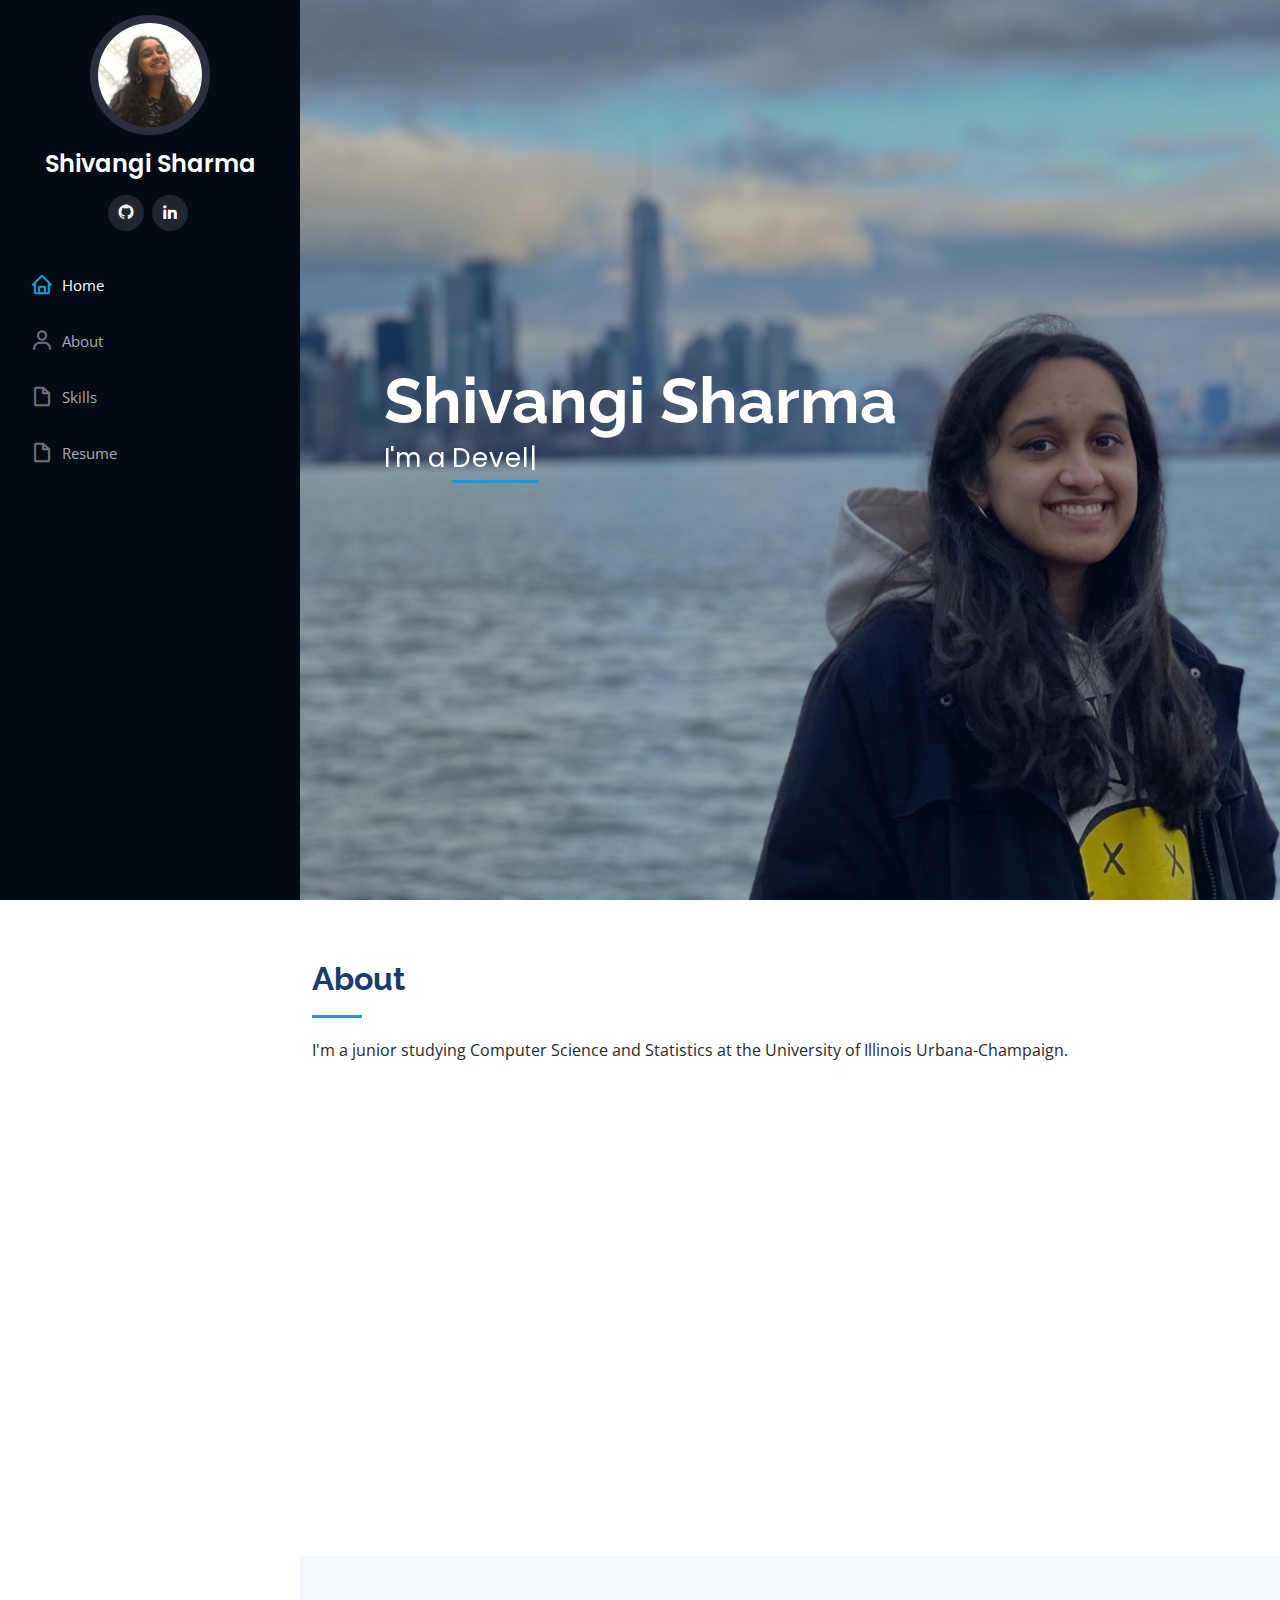
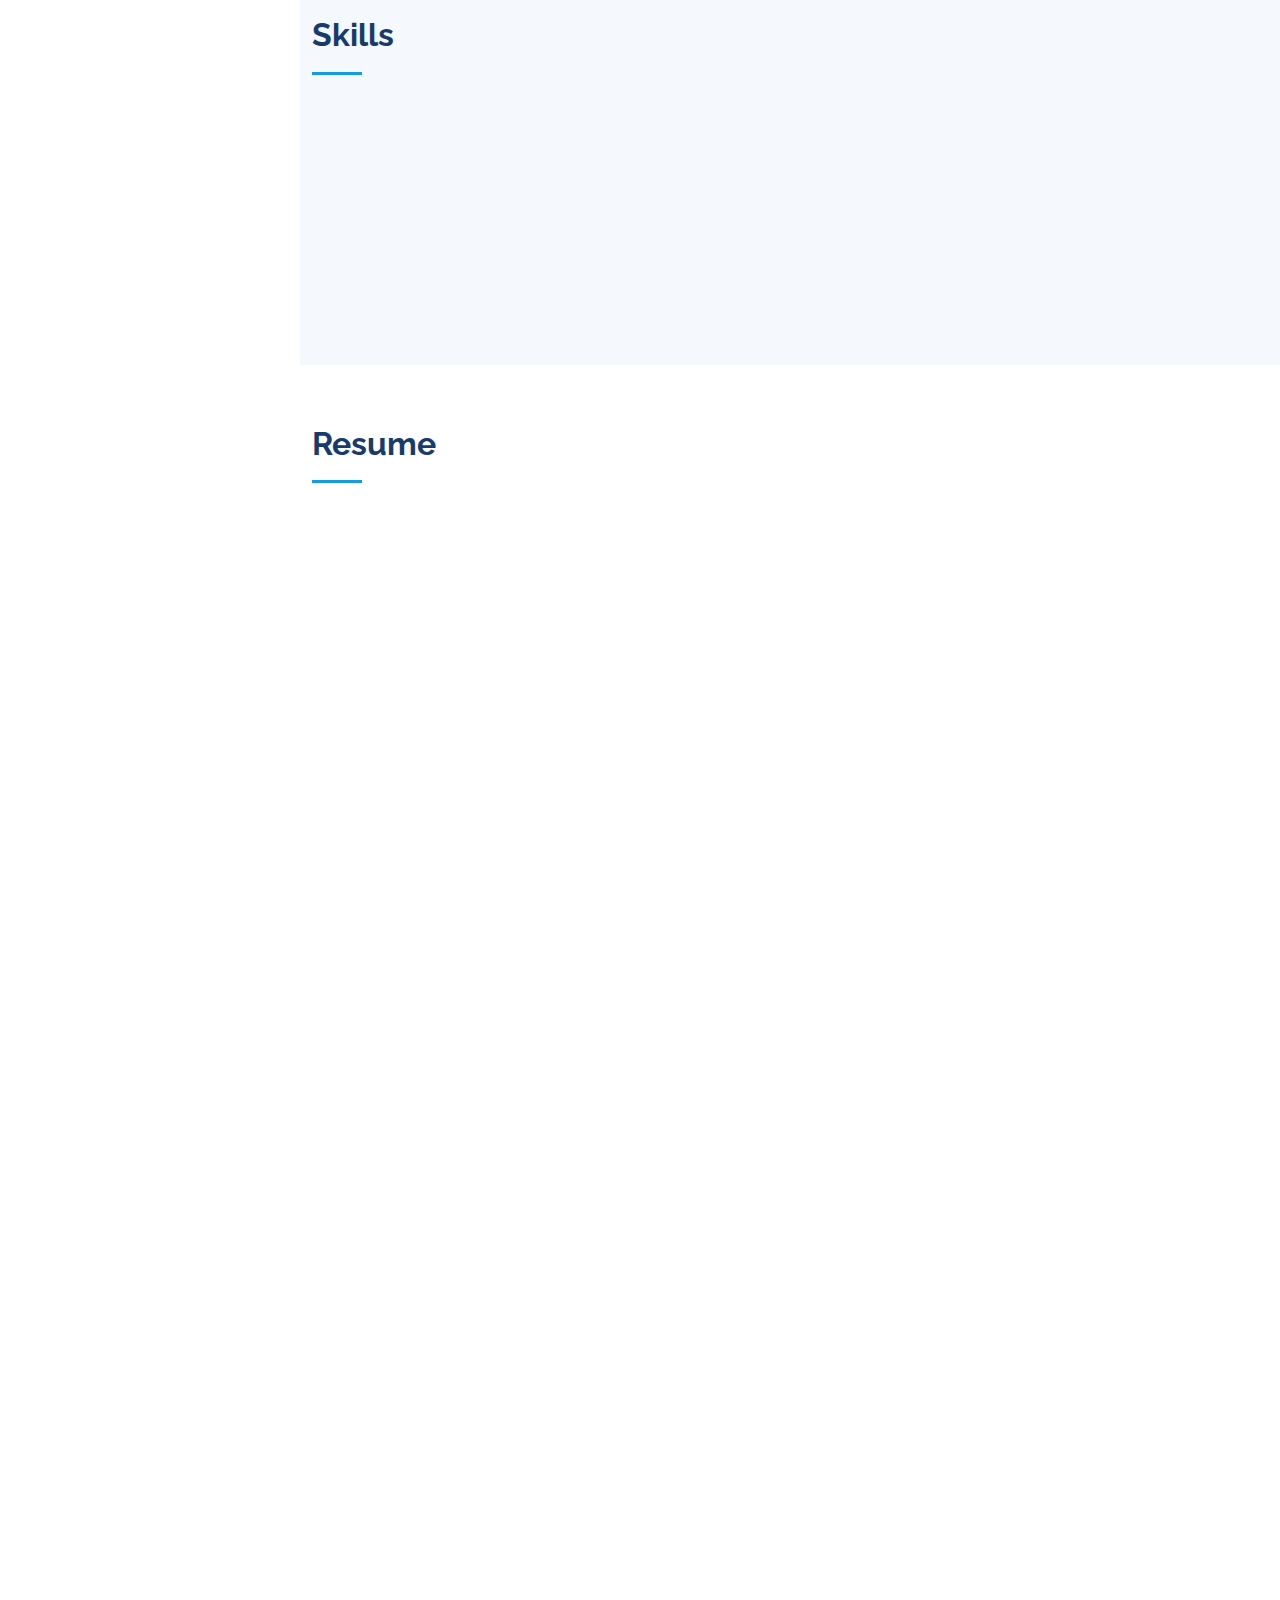
==== index.html @ 9f66e8ec "add all portfolio files" ====
<!DOCTYPE html>
<html lang="en">

<head>
  <meta charset="utf-8">
  <meta content="width=device-width, initial-scale=1.0" name="viewport">

  <title>Shivangi Sharma</title>
  <meta content="" name="description">
  <meta content="" name="keywords">

  <!-- Favicons -->
  <link href="assets/img/favicon.png" rel="icon">
  <link href="assets/img/apple-touch-icon.png" rel="apple-touch-icon">

  <!-- Google Fonts -->
  <link href="https://fonts.googleapis.com/css?family=Open+Sans:300,300i,400,400i,600,600i,700,700i|Raleway:300,300i,400,400i,500,500i,600,600i,700,700i|Poppins:300,300i,400,400i,500,500i,600,600i,700,700i" rel="stylesheet">

  <!-- Vendor CSS Files -->
  <link href="assets/vendor/aos/aos.css" rel="stylesheet">
  <link href="assets/vendor/bootstrap/css/bootstrap.min.css" rel="stylesheet">
  <link href="assets/vendor/bootstrap-icons/bootstrap-icons.css" rel="stylesheet">
  <link href="assets/vendor/boxicons/css/boxicons.min.css" rel="stylesheet">
  <link href="assets/vendor/glightbox/css/glightbox.min.css" rel="stylesheet">
  <link href="assets/vendor/swiper/swiper-bundle.min.css" rel="stylesheet">

  <!-- Template Main CSS File -->
  <link href="assets/css/style.css" rel="stylesheet">

  <!-- =======================================================
  * Template Name: iPortfolio - v3.1.0
  * Template URL: https://bootstrapmade.com/iportfolio-bootstrap-portfolio-websites-template/
  * Author: BootstrapMade.com
  * License: https://bootstrapmade.com/license/
  ======================================================== -->
</head>

<body>

  <!-- ======= Mobile nav toggle button ======= -->
  <i class="bi bi-list mobile-nav-toggle d-xl-none"></i>

  <!-- ======= Header ======= -->
  <header id="header">
    <div class="d-flex flex-column">

      <div class="profile">
        <img src="images/small_img.jpg" alt="" class="img-fluid rounded-circle">
        <h1 class="text-light"><a href="index.html">Shivangi Sharma</a></h1>
        <div class="social-links mt-3 text-center">
          <!-- <a href="#" class="twitter"><i class="bx bxl-twitter"></i></a> -->
          <!-- <a href="#" class="github"><i class="bx git"></i></a> -->
          <!-- <a href="#" class="instagram"><i class="bx bxl-instagram"></i></a> -->
          <a href="https://github.com/shivishivangi" class="github"><i class="bx bxl-github"></i></a>
          <a href="https://www.linkedin.com/in/shivangi-/" class="linkedin"><i class="bx bxl-linkedin"></i></a>
        </div>
      </div>

      <nav id="navbar" class="nav-menu navbar">
        <ul>
          <li><a href="#hero" class="nav-link scrollto active"><i class="bx bx-home"></i> <span>Home</span></a></li>
          <li><a href="#about" class="nav-link scrollto"><i class="bx bx-user"></i> <span>About</span></a></li>
          <li><a href="#skills" class="nav-link scrollto"><i class="bx bx-file-blank"></i> <span>Skills</span></a></li>
          <li><a href="#resume" class="nav-link scrollto"><i class="bx bx-file-blank"></i> <span>Resume</span></a></li>
          <!-- <li><a href="#projects" class="nav-link scrollto"><i class="bx bx-file-blank"></i> <span>Projects</span></a></li> -->
          <!-- <li><a href="#portfolio" class="nav-link scrollto"><i class="bx bx-book-content"></i> <span>Portfolio</span></a></li> -->
          <!-- <li><a href="#services" class="nav-link scrollto"><i class="bx bx-server"></i> <span>Services</span></a></li> -->
          <!-- <li><a href="#contact" class="nav-link scrollto"><i class="bx bx-envelope"></i> <span>Contact</span></a></li> -->
        </ul>
      </nav><!-- .nav-menu -->
    </div>
  </header><!-- End Header -->

  <!-- ======= Hero Section ======= -->
  <!-- space-evenly -->
  <section id="hero" class="d-flex flex-column justify-content-center align-items-center">
    <div class="hero-container" data-aos="fade-in">
      <h1>Shivangi Sharma</h1>
      <p>I'm a <span class="typed" data-typed-items="Developer, Researcher, Designer"></span></p>
    </div>
  </section><!-- End Hero -->

  <main id="main">

    <!-- ======= About Section ======= -->
    <section id="about" class="about">
      <div class="container">

        <div class="section-title">
          <h2>About</h2>
          <p>I'm a junior studying Computer Science and Statistics at the University of Illinois Urbana-Champaign. </p>
        </div>

        <div class="row">
          <div class="col-lg-4" data-aos="fade-right">
            <img src="images/nyc_bull.JPG" class="img-fluid" alt="">
          </div>
          <div class="col-lg-8 pt-4 pt-lg-0 content" data-aos="fade-left">
            <!-- <h3>Software Engineer &amp; Web Developer.</h3> -->
            <h3>Aspiring Software Engineer</h3>
            <p class="fst-italic">
              Looking for a software engineer intern position to demonstrate my knowledge and learn more through hands on experience.
            </p>
            <div class="row">
              <div class="col-lg-6">
                <ul>
                  <li><i class="bi bi-chevron-right"></i> <strong>Birthday:</strong> <span>28 March 2001</span></li>
                  <!-- <li><i class="bi bi-chevron-right"></i> <strong>Github:</strong> <span>https://github.com/shivishivangi</span></li> -->
                  <li><i class="bi bi-chevron-right"></i> <strong>Phone:</strong> <span>+1 510 579 3982</span></li>
                  <li><i class="bi bi-chevron-right"></i> <strong>City:</strong> <span>Fremont, CA, USA</span></li>
                </ul>
              </div>
              <div class="col-lg-6">
                <ul>
                  <li><i class="bi bi-chevron-right"></i> <strong>Age:</strong> <span>20</span></li>
                  <li><i class="bi bi-chevron-right"></i> <strong>Degree:</strong> <span>Bachelor of Science in Computer Science & Statistics</span></li>
                  <li><i class="bi bi-chevron-right"></i> <strong>Email:</strong> <span>shivangi.sharma9536@gmail.com</span></li>
                  <!-- <li><i class="bi bi-chevron-right"></i> <strong>Freelance:</strong> <span>Available</span></li> -->
                </ul>
              </div>
            </div>
            <!-- <p>
              Officiis eligendi itaque labore et dolorum mollitia officiis optio vero. Quisquam sunt adipisci omnis et ut. Nulla accusantium dolor incidunt officia tempore. Et eius omnis.
              Cupiditate ut dicta maxime officiis quidem quia. Sed et consectetur qui quia repellendus itaque neque. Aliquid amet quidem ut quaerat cupiditate. Ab et eum qui repellendus omnis culpa magni laudantium dolores.
            </p> -->
          </div>
        </div>

      </div>
    </section><!-- End About Section -->

    <!-- ======= Facts Section ======= -->
    <!-- <section id="facts" class="facts">
      <div class="container">

        <div class="section-title">
          <h2>Facts</h2>
          <p>Magnam dolores commodi suscipit. Necessitatibus eius consequatur ex aliquid fuga eum quidem. Sit sint consectetur velit. Quisquam quos quisquam cupiditate. Et nemo qui impedit suscipit alias ea. Quia fugiat sit in iste officiis commodi quidem hic quas.</p>
        </div>

        <div class="row no-gutters">

          <div class="col-lg-3 col-md-6 d-md-flex align-items-md-stretch" data-aos="fade-up">
            <div class="count-box">
              <i class="bi bi-emoji-smile"></i>
              <span data-purecounter-start="0" data-purecounter-end="232" data-purecounter-duration="1" class="purecounter"></span>
              <p><strong>Happy Clients</strong> consequuntur quae</p>
            </div>
          </div>

          <div class="col-lg-3 col-md-6 d-md-flex align-items-md-stretch" data-aos="fade-up" data-aos-delay="100">
            <div class="count-box">
              <i class="bi bi-journal-richtext"></i>
              <span data-purecounter-start="0" data-purecounter-end="521" data-purecounter-duration="1" class="purecounter"></span>
              <p><strong>Projects</strong> adipisci atque cum quia aut</p>
            </div>
          </div>

          <div class="col-lg-3 col-md-6 d-md-flex align-items-md-stretch" data-aos="fade-up" data-aos-delay="200">
            <div class="count-box">
              <i class="bi bi-headset"></i>
              <span data-purecounter-start="0" data-purecounter-end="1453" data-purecounter-duration="1" class="purecounter"></span>
              <p><strong>Hours Of Support</strong> aut commodi quaerat</p>
            </div>
          </div>

          <div class="col-lg-3 col-md-6 d-md-flex align-items-md-stretch" data-aos="fade-up" data-aos-delay="300">
            <div class="count-box">
              <i class="bi bi-people"></i>
              <span data-purecounter-start="0" data-purecounter-end="32" data-purecounter-duration="1" class="purecounter"></span>
              <p><strong>Hard Workers</strong> rerum asperiores dolor</p>
            </div>
          </div>

        </div>

      </div> -->
    <!-- </section>End Facts Section -->

    <!-- ======= Skills Section ======= -->
    <section id="skills" class="skills section-bg">
      <div class="container">

        <div class="section-title">
          <h2>Skills</h2>
          <!-- <p>Magnam dolores commodi suscipit. Necessitatibus eius consequatur ex aliquid fuga eum quidem. Sit sint consectetur velit. Quisquam quos quisquam cupiditate. Et nemo qui impedit suscipit alias ea. Quia fugiat sit in iste officiis commodi quidem hic quas.</p> -->
        </div>

        <div class="row skills-content">

          <div class="col-lg-6" data-aos="fade-up">

            <div class="progress">
              <span class="skill">Python <i class="val">90%</i></span>
              <div class="progress-bar-wrap">
                <div class="progress-bar" role="progressbar" aria-valuenow="90" aria-valuemin="0" aria-valuemax="100"></div>
              </div>
            </div>

            <div class="progress">
              <span class="skill">C++ <i class="val">90%</i></span>
              <div class="progress-bar-wrap">
                <div class="progress-bar" role="progressbar" aria-valuenow="90" aria-valuemin="0" aria-valuemax="100"></div>
              </div>
            </div>

            <div class="progress">
              <span class="skill">Java <i class="val">80%</i></span>
              <div class="progress-bar-wrap">
                <div class="progress-bar" role="progressbar" aria-valuenow="80" aria-valuemin="0" aria-valuemax="100"></div>
              </div>
            </div>

          </div>

          <div class="col-lg-6" data-aos="fade-up" data-aos-delay="100">

            <div class="progress">
              <span class="skill">R <i class="val">70%</i></span>
              <div class="progress-bar-wrap">
                <div class="progress-bar" role="progressbar" aria-valuenow="70" aria-valuemin="0" aria-valuemax="100"></div>
              </div>
            </div>

            <div class="progress">
              <span class="skill">HTML <i class="val">70%</i></span>
              <div class="progress-bar-wrap">
                <div class="progress-bar" role="progressbar" aria-valuenow="70" aria-valuemin="0" aria-valuemax="100"></div>
              </div>
            </div>

            <div class="progress">
              <span class="skill">Photoshop <i class="val">80%</i></span>
              <div class="progress-bar-wrap">
                <div class="progress-bar" role="progressbar" aria-valuenow="80" aria-valuemin="0" aria-valuemax="100"></div>
              </div>
            </div>

          </div>

        </div>

      </div>
    </section><!-- End Skills Section -->

    <!-- ======= Resume Section ======= -->
    <section id="resume" class="resume">
      <div class="container">

        <div class="section-title">
          <h2>Resume</h2>
          <!-- <p>Magnam dolores commodi suscipit. Necessitatibus eius consequatur ex aliquid fuga eum quidem. Sit sint consectetur velit. Quisquam quos quisquam cupiditate. Et nemo qui impedit suscipit alias ea. Quia fugiat sit in iste officiis commodi quidem hic quas.</p> -->
        </div>

        <div class="row">
          <div class="col-lg-6" data-aos="fade-up">
            <h3 class="resume-title">Summary</h3>
            <div class="resume-item pb-0">
              <h4>Shivangi Sharma</h4>
              <!-- <p><em>Innovative and deadline-driven Graphic Designer with 3+ years of experience designing and developing user-centered digital/print marketing material from initial concept to final, polished deliverable.</em></p> -->
              <ul>
                <li>3742 Haven Ave, Fremont, CA 94538</li>
                <li>(510) 579-3982</li>
                <li>shivangi.sharma9536@gmail.com</li>
              </ul>
            </div>

            <h3 class="resume-title">Education</h3>
            <div class="resume-item">
              <h4>Bachelor of Science in Computer Science &amp; Statistics</h4>
              <h5>August 2019 – May 2022</h5>
              <p><em>University of Illinois at Urbana-Champaign</em></p>
              <p> <strong> Relevant Courses </strong></p>
              <div class="row">
                <div class="col-lg-6">
                  <ul>
                    <li>Data Structures </li>
                    <li>Discrete Structures</li>
                    <li>Object-Oriented Programming Methodologies in Python</li>
                    <li>Software Development with Java</li>
                    <li>Microeconomic Principles</li>
                    <li>Ethics</li>
                    
                  </ul>
                </div>
                <div class="col-lg-6">
                  <ul>
                    <li>Database Systems </li> 
                    <li>Computer Architecture</li>
                    <li>Methods of Applied Statistics with R</li>
                    <li>Economic Statistics</li> 
                    <li>Business Law</li>
                    
                  </ul>
                </div>
              </div>
            </div>
            <h3 class="resume-title">Projects</h3>
            <div class="resume-item">
              <!-- <h4>Projects</h4> -->
              <!-- <p></p> -->
              <h4>UIUC Course Web Application <a href="https://github.com/daviskeene/the-sql" class="github"><i class="bx bxl-github"></i></a> </h4>
              <!-- <ul> -->
                <li>Creating a new course platform for CS 411 using SQL, GCP, Python, and modern web application stack</li>
                <li>Analyzing and reporting course and student progress using advanced queries and indexing</li>
              <!-- </ul> -->

              <p></p>
              <h4>Flight Planner <a href="https://github.com/shivishivangi/Flight_Planner" class="github"><i class="bx bxl-github"></i></a> </h4>
              <li>Designed a C++ application that graphs the shortest path between two airports using flight route databases</li>
              <!-- <li style="margin-left: 20px"> </li> -->

              <p></p>
              <h4>Image Language Translator <a href="https://github.com/shivishivangi/Image_Translator_App" class="github"><i class="bx bxl-github"></i></a> </h4>
              <li>Programmed an app to translate text from images into different languages using APIs, Java, and Android Studio</li>
              <!-- <li style="margin-left: 20px"> </li> -->

              <p></p>
              <h4>Conway’s Game of Life <a href="https://github.com/shivishivangi/musical_game_of_life" class="github"><i class="bx bxl-github"></i></a> </h4>
              <li>Developed a Python implementation which accepts user inputted seeds and creates a unique song and visual animation of Conway’s Game of Life using Pygame’s visual and sound libraries</li>
              <!-- <li style="margin-left: 20px"> </li> -->

              <p></p>
              <h4>Twitter Bot <a href="https://github.com/shivishivangi/motivational-twitter-bot" class="github"><i class="bx bxl-github"></i></a> </h4>
              <li>Worked with Python, Tweepy, and Twitter API to implement a twitter bot that periodically tweets randomized motivational quotes obtained by web scraping various website</li>
              <!-- <li style="margin-left: 20px"> </li> -->              
              
            </div>
          </div>
          <div class="col-lg-6" data-aos="fade-up" data-aos-delay="100">
            <h3 class="resume-title">Work &amp; Experience</h3>
            <div class="resume-item">
              <h4>Research Assistant</h4>
              <h5>Feb 2021 – Present</h5>
              <p><em>Computer Science Department at University of Illinois Urbana-Champaign</em></p>
              <ul>
                <li>Developing an interactive social network visualization tool using xml datasets from DBLP database</li>
                <li>Constructing an xml parser in Python to efficiently parse through 5.4 million entries and obtain clean data to represent the relationship between authors on DBLP </li>
              </ul>
            </div>
            <div class="resume-item">
              <h4>Research Assistant</h4>
              <h5>Oct 2020 – Dec 2020</h5>
              <p><em>University of Illinois Urbana-Champaign</em></p>
              <ul>
                <li>Developed a crop modelling algorithm with R, Python, and Docker to automatically download and pre-process satellite images to predict effect of weather and other factors on crop growth</li>
                <li>Decreased time required for processing satellite images from Google Earth Engine by 30%</li>
              </ul>
            </div>
            <div class="resume-item">
              <h4>Engineering Intern</h4>
              <h5>June 2020 – Aug 2020</h5>
              <p><em>Sanmina Corporation, San Jose, CA</em></p>
              <ul>
                <li>Designed and executed process of PCBA manufacturing alongside New Product Introduction engineering team</li>
                <li>Optimized company’s use of Oracle Agile PLM cutting down data entry time by 40%</li>
              </ul>
            </div>
            <div class="resume-item">
              <h4>Office Assistant</h4>
              <h5>Oct 2019 – Jan 2021</h5>
              <p><em>Sponsored Programs Administration at University of Illinois Urbana-Champaign</em></p>
              <ul>
                <li>Assisted Processing and Records Management team with data entry, report resolution and related duties</li>
                <li>Strengthened data integrity within research enterprise at Illinois and secured about 200 sponsor contracts</li>
              </ul>
            </div>

            <div class="resume-item">
              <h4>Chief Marketing Officer</h4>
              <h5>May 2018 – July 2019</h5>
              <p><em>CodingForAll</em></p>
              <ul>
                <li>Designed and launched new website maximizing outreach for nonprofit as Web Designer</li>
                <li>Established two new partner locations and implemented coding classes for 50+ underprivileged students</li>
                <li>Maintained online presence, implemented marketing initiatives, and created Java and Python curriculum</li>
              </ul>
            </div>

            <div class="resume-item">
              <h4>Intern</h4>
              <h5>Mar 2017 – Jan 2019</h5>
              <p><em>Agents of Change</em></p>
              <ul>
                <li>Appointed by US Representative Ro Khanna to lead a committee of 50+ students as STEM Committee Communications Captain</li>
                <li>Organized a ‘STEM for All’ Symposium with 150+ attendees to encourage inclusion of minorities in STEM</li>
                <li>Volunteered 250+ hours with Partners including: Our City Forest, Sacred Heart, Second Harvest Food Bank, etc.</li>
              </ul>
            </div>

          </div>
        </div>

      </div>
    </section><!-- End Resume Section -->

    <!-- ======= Portfolio Section MIGHT USE THIS FOR PHOTOGRAPHY GALLERY ======= -->
    <!-- <section id="portfolio" class="portfolio section-bg">
      <div class="container">

        <div class="section-title">
          <h2>Portfolio</h2>
          <p>Magnam dolores commodi suscipit. Necessitatibus eius consequatur ex aliquid fuga eum quidem. Sit sint consectetur velit. Quisquam quos quisquam cupiditate. Et nemo qui impedit suscipit alias ea. Quia fugiat sit in iste officiis commodi quidem hic quas.</p>
        </div>

        <div class="row" data-aos="fade-up">
          <div class="col-lg-12 d-flex justify-content-center">
            <ul id="portfolio-flters">
              <li data-filter="*" class="filter-active">All</li>
              <li data-filter=".filter-app">App</li>
              <li data-filter=".filter-card">Card</li>
              <li data-filter=".filter-web">Web</li>
            </ul>
          </div>
        </div>

        <div class="row portfolio-container" data-aos="fade-up" data-aos-delay="100">

          <div class="col-lg-4 col-md-6 portfolio-item filter-app">
            <div class="portfolio-wrap">
              <img src="assets/img/portfolio/portfolio-1.jpg" class="img-fluid" alt="">
              <div class="portfolio-links">
                <a href="assets/img/portfolio/portfolio-1.jpg" data-gallery="portfolioGallery" class="portfolio-lightbox" title="App 1"><i class="bx bx-plus"></i></a>
                <a href="portfolio-details.html" title="More Details"><i class="bx bx-link"></i></a>
              </div>
            </div>
          </div>

          <div class="col-lg-4 col-md-6 portfolio-item filter-web">
            <div class="portfolio-wrap">
              <img src="assets/img/portfolio/portfolio-2.jpg" class="img-fluid" alt="">
              <div class="portfolio-links">
                <a href="assets/img/portfolio/portfolio-2.jpg" data-gallery="portfolioGallery" class="portfolio-lightbox" title="Web 3"><i class="bx bx-plus"></i></a>
                <a href="portfolio-details.html" title="More Details"><i class="bx bx-link"></i></a>
              </div>
            </div>
          </div>

          <div class="col-lg-4 col-md-6 portfolio-item filter-app">
            <div class="portfolio-wrap">
              <img src="assets/img/portfolio/portfolio-3.jpg" class="img-fluid" alt="">
              <div class="portfolio-links">
                <a href="assets/img/portfolio/portfolio-3.jpg" data-gallery="portfolioGallery" class="portfolio-lightbox" title="App 2"><i class="bx bx-plus"></i></a>
                <a href="portfolio-details.html" title="More Details"><i class="bx bx-link"></i></a>
              </div>
            </div>
          </div>

          <div class="col-lg-4 col-md-6 portfolio-item filter-card">
            <div class="portfolio-wrap">
              <img src="assets/img/portfolio/portfolio-4.jpg" class="img-fluid" alt="">
              <div class="portfolio-links">
                <a href="assets/img/portfolio/portfolio-4.jpg" data-gallery="portfolioGallery" class="portfolio-lightbox" title="Card 2"><i class="bx bx-plus"></i></a>
                <a href="portfolio-details.html" title="More Details"><i class="bx bx-link"></i></a>
              </div>
            </div>
          </div>

          <div class="col-lg-4 col-md-6 portfolio-item filter-web">
            <div class="portfolio-wrap">
              <img src="assets/img/portfolio/portfolio-5.jpg" class="img-fluid" alt="">
              <div class="portfolio-links">
                <a href="assets/img/portfolio/portfolio-5.jpg" data-gallery="portfolioGallery" class="portfolio-lightbox" title="Web 2"><i class="bx bx-plus"></i></a>
                <a href="portfolio-details.html" title="More Details"><i class="bx bx-link"></i></a>
              </div>
            </div>
          </div>

          <div class="col-lg-4 col-md-6 portfolio-item filter-app">
            <div class="portfolio-wrap">
              <img src="assets/img/portfolio/portfolio-6.jpg" class="img-fluid" alt="">
              <div class="portfolio-links">
                <a href="assets/img/portfolio/portfolio-6.jpg" data-gallery="portfolioGallery" class="portfolio-lightbox" title="App 3"><i class="bx bx-plus"></i></a>
                <a href="portfolio-details.html" title="More Details"><i class="bx bx-link"></i></a>
              </div>
            </div>
          </div>

          <div class="col-lg-4 col-md-6 portfolio-item filter-card">
            <div class="portfolio-wrap">
              <img src="assets/img/portfolio/portfolio-7.jpg" class="img-fluid" alt="">
              <div class="portfolio-links">
                <a href="assets/img/portfolio/portfolio-7.jpg" data-gallery="portfolioGallery" class="portfolio-lightbox" title="Card 1"><i class="bx bx-plus"></i></a>
                <a href="portfolio-details.html" title="More Details"><i class="bx bx-link"></i></a>
              </div>
            </div>
          </div>

          <div class="col-lg-4 col-md-6 portfolio-item filter-card">
            <div class="portfolio-wrap">
              <img src="assets/img/portfolio/portfolio-8.jpg" class="img-fluid" alt="">
              <div class="portfolio-links">
                <a href="assets/img/portfolio/portfolio-8.jpg" data-gallery="portfolioGallery" class="portfolio-lightbox" title="Card 3"><i class="bx bx-plus"></i></a>
                <a href="portfolio-details.html" title="More Details"><i class="bx bx-link"></i></a>
              </div>
            </div>
          </div>

          <div class="col-lg-4 col-md-6 portfolio-item filter-web">
            <div class="portfolio-wrap">
              <img src="assets/img/portfolio/portfolio-9.jpg" class="img-fluid" alt="">
              <div class="portfolio-links">
                <a href="assets/img/portfolio/portfolio-9.jpg" data-gallery="portfolioGallery" class="portfolio-lightbox" title="Web 3"><i class="bx bx-plus"></i></a>
                <a href="portfolio-details.html" title="More Details"><i class="bx bx-link"></i></a>
              </div>
            </div>
          </div>

        </div>

      </div>
    </section> -->
    <!-- End Portfolio Section -->

    <!-- ======= Services Section MIGHT USE THIS FOR PROJECTS LATER ======= -->
    <!-- <section id="services" class="services">
      <div class="container">

        <div class="section-title">
          <h2>Services</h2>
          <p>Magnam dolores commodi suscipit. Necessitatibus eius consequatur ex aliquid fuga eum quidem. Sit sint consectetur velit. Quisquam quos quisquam cupiditate. Et nemo qui impedit suscipit alias ea. Quia fugiat sit in iste officiis commodi quidem hic quas.</p>
        </div>

        <div class="row">
          <div class="col-lg-4 col-md-6 icon-box" data-aos="fade-up">
            <div class="icon"><i class="bi bi-briefcase"></i></div>
            <h4 class="title"><a href="">Lorem Ipsum</a></h4>
            <p class="description">Voluptatum deleniti atque corrupti quos dolores et quas molestias excepturi sint occaecati cupiditate non provident</p>
          </div>
          <div class="col-lg-4 col-md-6 icon-box" data-aos="fade-up" data-aos-delay="100">
            <div class="icon"><i class="bi bi-card-checklist"></i></div>
            <h4 class="title"><a href="">Dolor Sitema</a></h4>
            <p class="description">Minim veniam, quis nostrud exercitation ullamco laboris nisi ut aliquip ex ea commodo consequat tarad limino ata</p>
          </div>
          <div class="col-lg-4 col-md-6 icon-box" data-aos="fade-up" data-aos-delay="200">
            <div class="icon"><i class="bi bi-bar-chart"></i></div>
            <h4 class="title"><a href="">Sed ut perspiciatis</a></h4>
            <p class="description">Duis aute irure dolor in reprehenderit in voluptate velit esse cillum dolore eu fugiat nulla pariatur</p>
          </div>
          <div class="col-lg-4 col-md-6 icon-box" data-aos="fade-up" data-aos-delay="300">
            <div class="icon"><i class="bi bi-binoculars"></i></div>
            <h4 class="title"><a href="">Magni Dolores</a></h4>
            <p class="description">Excepteur sint occaecat cupidatat non proident, sunt in culpa qui officia deserunt mollit anim id est laborum</p>
          </div>
          <div class="col-lg-4 col-md-6 icon-box" data-aos="fade-up" data-aos-delay="400">
            <div class="icon"><i class="bi bi-brightness-high"></i></div>
            <h4 class="title"><a href="">Nemo Enim</a></h4>
            <p class="description">At vero eos et accusamus et iusto odio dignissimos ducimus qui blanditiis praesentium voluptatum deleniti atque</p>
          </div>
          <div class="col-lg-4 col-md-6 icon-box" data-aos="fade-up" data-aos-delay="500">
            <div class="icon"><i class="bi bi-calendar4-week"></i></div>
            <h4 class="title"><a href="">Eiusmod Tempor</a></h4>
            <p class="description">Et harum quidem rerum facilis est et expedita distinctio. Nam libero tempore, cum soluta nobis est eligendi</p>
          </div>
        </div>

      </div>
    </section> -->
    <!-- End Services Section -->

    <!-- ======= Testimonials Section ======= -->
    <!-- <section id="testimonials" class="testimonials section-bg">
      <div class="container">

        <div class="section-title">
          <h2>Testimonials</h2>
          <p>Magnam dolores commodi suscipit. Necessitatibus eius consequatur ex aliquid fuga eum quidem. Sit sint consectetur velit. Quisquam quos quisquam cupiditate. Et nemo qui impedit suscipit alias ea. Quia fugiat sit in iste officiis commodi quidem hic quas.</p>
        </div>

        <div class="testimonials-slider swiper-container" data-aos="fade-up" data-aos-delay="100">
          <div class="swiper-wrapper">

            <div class="swiper-slide">
              <div class="testimonial-item" data-aos="fade-up">
                <p>
                  <i class="bx bxs-quote-alt-left quote-icon-left"></i>
                  Proin iaculis purus consequat sem cure digni ssim donec porttitora entum suscipit rhoncus. Accusantium quam, ultricies eget id, aliquam eget nibh et. Maecen aliquam, risus at semper.
                  <i class="bx bxs-quote-alt-right quote-icon-right"></i>
                </p>
                <img src="assets/img/testimonials/testimonials-1.jpg" class="testimonial-img" alt="">
                <h3>Saul Goodman</h3>
                <h4>Ceo &amp; Founder</h4>
              </div>
            </div> -->
            <!-- End testimonial item -->
<!-- 
            <div class="swiper-slide">
              <div class="testimonial-item" data-aos="fade-up" data-aos-delay="100">
                <p>
                  <i class="bx bxs-quote-alt-left quote-icon-left"></i>
                  Export tempor illum tamen malis malis eram quae irure esse labore quem cillum quid cillum eram malis quorum velit fore eram velit sunt aliqua noster fugiat irure amet legam anim culpa.
                  <i class="bx bxs-quote-alt-right quote-icon-right"></i>
                </p>
                <img src="assets/img/testimonials/testimonials-2.jpg" class="testimonial-img" alt="">
                <h3>Sara Wilsson</h3>
                <h4>Designer</h4>
              </div>
            </div> -->
            <!-- End testimonial item -->

            <!-- <div class="swiper-slide">
              <div class="testimonial-item" data-aos="fade-up" data-aos-delay="200">
                <p>
                  <i class="bx bxs-quote-alt-left quote-icon-left"></i>
                  Enim nisi quem export duis labore cillum quae magna enim sint quorum nulla quem veniam duis minim tempor labore quem eram duis noster aute amet eram fore quis sint minim.
                  <i class="bx bxs-quote-alt-right quote-icon-right"></i>
                </p>
                <img src="assets/img/testimonials/testimonials-3.jpg" class="testimonial-img" alt="">
                <h3>Jena Karlis</h3>
                <h4>Store Owner</h4>
              </div>
            </div> -->
            <!-- End testimonial item -->

            <!-- <div class="swiper-slide">
              <div class="testimonial-item" data-aos="fade-up" data-aos-delay="300">
                <p>
                  <i class="bx bxs-quote-alt-left quote-icon-left"></i>
                  Fugiat enim eram quae cillum dolore dolor amet nulla culpa multos export minim fugiat minim velit minim dolor enim duis veniam ipsum anim magna sunt elit fore quem dolore labore illum veniam.
                  <i class="bx bxs-quote-alt-right quote-icon-right"></i>
                </p>
                <img src="assets/img/testimonials/testimonials-4.jpg" class="testimonial-img" alt="">
                <h3>Matt Brandon</h3>
                <h4>Freelancer</h4>
              </div>
            </div> -->
            <!-- End testimonial item -->

            <!-- <div class="swiper-slide">
              <div class="testimonial-item" data-aos="fade-up" data-aos-delay="400">
                <p>
                  <i class="bx bxs-quote-alt-left quote-icon-left"></i>
                  Quis quorum aliqua sint quem legam fore sunt eram irure aliqua veniam tempor noster veniam enim culpa labore duis sunt culpa nulla illum cillum fugiat legam esse veniam culpa fore nisi cillum quid.
                  <i class="bx bxs-quote-alt-right quote-icon-right"></i>
                </p>
                <img src="assets/img/testimonials/testimonials-5.jpg" class="testimonial-img" alt="">
                <h3>John Larson</h3>
                <h4>Entrepreneur</h4>
              </div>
            </div> -->
            <!-- End testimonial item -->

          <!-- </div>
          <div class="swiper-pagination"></div>
        </div>

      </div>
    </section> -->
    <!-- End Testimonials Section -->

    <!-- ======= Contact Section ======= -->
    <!-- <section id="contact" class="contact">
      <div class="container">

        <div class="section-title">
          <h2>Contact</h2>
          <p>Magnam dolores commodi suscipit. Necessitatibus eius consequatur ex aliquid fuga eum quidem. Sit sint consectetur velit. Quisquam quos quisquam cupiditate. Et nemo qui impedit suscipit alias ea. Quia fugiat sit in iste officiis commodi quidem hic quas.</p>
        </div>

        <div class="row" data-aos="fade-in">

          <div class="col-lg-5 d-flex align-items-stretch">
            <div class="info">
              <div class="address">
                <i class="bi bi-geo-alt"></i>
                <h4>Location:</h4>
                <p>A108 Adam Street, New York, NY 535022</p>
              </div>

              <div class="email">
                <i class="bi bi-envelope"></i>
                <h4>Email:</h4>
                <p>info@example.com</p>
              </div>

              <div class="phone">
                <i class="bi bi-phone"></i>
                <h4>Call:</h4>
                <p>+1 5589 55488 55s</p>
              </div>

              <iframe src="https://www.google.com/maps/embed?pb=!1m14!1m8!1m3!1d12097.433213460943!2d-74.0062269!3d40.7101282!3m2!1i1024!2i768!4f13.1!3m3!1m2!1s0x0%3A0xb89d1fe6bc499443!2sDowntown+Conference+Center!5e0!3m2!1smk!2sbg!4v1539943755621" frameborder="0" style="border:0; width: 100%; height: 290px;" allowfullscreen></iframe>
            </div>

          </div>

          <div class="col-lg-7 mt-5 mt-lg-0 d-flex align-items-stretch">
            <form action="forms/contact.php" method="post" role="form" class="php-email-form">
              <div class="row">
                <div class="form-group col-md-6">
                  <label for="name">Your Name</label>
                  <input type="text" name="name" class="form-control" id="name" required>
                </div>
                <div class="form-group col-md-6">
                  <label for="name">Your Email</label>
                  <input type="email" class="form-control" name="email" id="email" required>
                </div>
              </div>
              <div class="form-group">
                <label for="name">Subject</label>
                <input type="text" class="form-control" name="subject" id="subject" required>
              </div>
              <div class="form-group">
                <label for="name">Message</label>
                <textarea class="form-control" name="message" rows="10" required></textarea>
              </div>
              <div class="my-3">
                <div class="loading">Loading</div>
                <div class="error-message"></div>
                <div class="sent-message">Your message has been sent. Thank you!</div>
              </div>
              <div class="text-center"><button type="submit">Send Message</button></div>
            </form>
          </div>

        </div>

      </div>
    </section> -->
    <!-- End Contact Section -->

  </main><!-- End #main -->

  <!-- ======= Footer ======= -->
  <!-- <footer id="footer">
    <div class="container">
      <div class="copyright">
        &copy; Copyright <strong><span>iPortfolio</span></strong>
      </div>
      <div class="credits">
        All the links in the footer should remain intact. 
        You can delete the links only if you purchased the pro version.
        Licensing information: https://bootstrapmade.com/license/
        Purchase the pro version with working PHP/AJAX contact form: https://bootstrapmade.com/iportfolio-bootstrap-portfolio-websites-template/ 
        Designed by <a href="https://bootstrapmade.com/">BootstrapMade</a>
      </div>
    </div>
  </footer> -->
  <!-- End  Footer -->

  <a href="#" class="back-to-top d-flex align-items-center justify-content-center"><i class="bi bi-arrow-up-short"></i></a>

  <!-- Vendor JS Files -->
  <script src="assets/vendor/aos/aos.js"></script>
  <script src="assets/vendor/bootstrap/js/bootstrap.bundle.min.js"></script>
  <script src="assets/vendor/glightbox/js/glightbox.min.js"></script>
  <script src="assets/vendor/isotope-layout/isotope.pkgd.min.js"></script>
  <script src="assets/vendor/php-email-form/validate.js"></script>
  <script src="assets/vendor/purecounter/purecounter.js"></script>
  <script src="assets/vendor/swiper/swiper-bundle.min.js"></script>
  <script src="assets/vendor/typed.js/typed.min.js"></script>
  <script src="assets/vendor/waypoints/noframework.waypoints.js"></script>

  <!-- Template Main JS File -->
  <script src="assets/js/main.js"></script>

</body>

</html>
---- assets/css/style.css ----
/**
* Template Name: iPortfolio - v3.1.0
* Template URL: https://bootstrapmade.com/iportfolio-bootstrap-portfolio-websites-template/
* Author: BootstrapMade.com
* License: https://bootstrapmade.com/license/
*/

/*--------------------------------------------------------------
# General
--------------------------------------------------------------*/
body {
  font-family: "Open Sans", sans-serif;
  color: #272829;
}

a {
  color: #149ddd;
  text-decoration: none;
}

a:hover {
  color: #37b3ed;
  text-decoration: none;
}

h1, h2, h3, h4, h5, h6 {
  font-family: "Raleway", sans-serif;
}

/*--------------------------------------------------------------
# Back to top button
--------------------------------------------------------------*/
.back-to-top {
  position: fixed;
  visibility: hidden;
  opacity: 0;
  right: 15px;
  bottom: 15px;
  z-index: 996;
  background: #149ddd;
  width: 40px;
  height: 40px;
  border-radius: 50px;
  transition: all 0.4s;
}

.back-to-top i {
  font-size: 28px;
  color: #fff;
  line-height: 0;
}

.back-to-top:hover {
  background: #2eafec;
  color: #fff;
}

.back-to-top.active {
  visibility: visible;
  opacity: 1;
}

/*--------------------------------------------------------------
# Header
--------------------------------------------------------------*/
#header {
  position: fixed;
  top: 0;
  left: 0;
  bottom: 0;
  width: 300px;
  transition: all ease-in-out 0.5s;
  z-index: 9997;
  transition: all 0.5s;
  padding: 0 15px;
  background: #040b14;
  overflow-y: auto;
}

#header .profile img {
  margin: 15px auto;
  display: block;
  width: 120px;
  border: 8px solid #2c2f3f;
}

#header .profile h1 {
  font-size: 24px;
  margin: 0;
  padding: 0;
  font-weight: 600;
  -moz-text-align-last: center;
  text-align-last: center;
  font-family: "Poppins", sans-serif;
}

#header .profile h1 a, #header .profile h1 a:hover {
  color: #fff;
  text-decoration: none;
}

#header .profile .social-links a {
  font-size: 18px;
  display: inline-block;
  background: #212431;
  color: #fff;
  line-height: 1;
  padding: 8px 0;
  margin-right: 4px;
  border-radius: 50%;
  text-align: center;
  width: 36px;
  height: 36px;
  transition: 0.3s;
}

#header .profile .social-links a:hover {
  background: #149ddd;
  color: #fff;
  text-decoration: none;
}

#main {
  margin-left: 300px;
}

@media (max-width: 1199px) {
  #header {
    left: -300px;
  }
  #main {
    margin-left: 0;
  }
}

/*--------------------------------------------------------------
# Navigation Menu
--------------------------------------------------------------*/
/* Desktop Navigation */
.nav-menu {
  padding: 30px 0 0 0;
}

.nav-menu * {
  margin: 0;
  padding: 0;
  list-style: none;
}

.nav-menu > ul > li {
  position: relative;
  white-space: nowrap;
}

.nav-menu a {
  display: flex;
  align-items: center;
  color: #a8a9b4;
  padding: 12px 15px;
  margin-bottom: 8px;
  transition: 0.3s;
  font-size: 15px;
}

.nav-menu a i {
  font-size: 24px;
  padding-right: 8px;
  color: #6f7180;
}

.nav-menu a:hover, .nav-menu .active, .nav-menu li:hover > a {
  text-decoration: none;
  color: #fff;
}

.nav-menu a:hover i, .nav-menu .active i, .nav-menu li:hover > a i {
  color: #149ddd;
}

/* Mobile Navigation */
.mobile-nav-toggle {
  position: fixed;
  right: 15px;
  top: 15px;
  z-index: 9998;
  border: 0;
  font-size: 24px;
  transition: all 0.4s;
  outline: none !important;
  background-color: #149ddd;
  color: #fff;
  width: 40px;
  height: 40px;
  display: inline-flex;
  align-items: center;
  justify-content: center;
  line-height: 0;
  border-radius: 50px;
  cursor: pointer;
}

.mobile-nav-active {
  overflow: hidden;
}

.mobile-nav-active #header {
  left: 0;
}

/*--------------------------------------------------------------
# Hero Section
--------------------------------------------------------------*/
#hero {
  width: 100%;
  height: 100vh;
  /* background: url("../../images/IMG_3893.jpg") top center; */
  background: url("../../images/nyc.jpg") top center;
  background-size: cover;
}

#hero:before {
  content: "";
  background: rgba(5, 13, 24, 0.3);
  position: absolute;
  bottom: 0;
  top: 0;
  left: 0;
  right: 0;
  z-index: 1;
}

#hero .hero-container {
  position: relative;
  z-index: 2;
  min-width: 300px;
}

#hero h1 {
  margin: 0 0 10px 0;
  font-size: 64px;
  font-weight: 700;
  line-height: 56px;
  color: #fff;
}

#hero p {
  color: #fff;
  margin-bottom: 50px;
  font-size: 26px;
  font-family: "Poppins", sans-serif;
}

#hero p span {
  color: #fff;
  padding-bottom: 4px;
  letter-spacing: 1px;
  border-bottom: 3px solid #149ddd;
}

@media (min-width: 1024px) {
  #hero {
    background-attachment: fixed;
  }
}

@media (max-width: 768px) {
  #hero h1 {
    font-size: 28px;
    line-height: 36px;
  }
  #hero h2 {
    font-size: 18px;
    line-height: 24px;
    margin-bottom: 30px;
  }
}

/*--------------------------------------------------------------
# Sections General
--------------------------------------------------------------*/
section {
  padding: 60px 0;
  overflow: hidden;
}

.section-bg {
  background: #f5f8fd;
}

.section-title {
  padding-bottom: 30px;
}

.section-title h2 {
  font-size: 32px;
  font-weight: bold;
  margin-bottom: 20px;
  padding-bottom: 20px;
  position: relative;
  color: #173b6c;
}

.section-title h2::after {
  content: '';
  position: absolute;
  display: block;
  width: 50px;
  height: 3px;
  background: #149ddd;
  bottom: 0;
  left: 0;
}

.section-title p {
  margin-bottom: 0;
}

/*--------------------------------------------------------------
# About
--------------------------------------------------------------*/
.about .content h3 {
  font-weight: 700;
  font-size: 26px;
  color: #173b6c;
}

.about .content ul {
  list-style: none;
  padding: 0;
}

.about .content ul li {
  margin-bottom: 20px;
  display: flex;
  align-items: center;
}

.about .content ul strong {
  margin-right: 10px;
}

.about .content ul i {
  font-size: 16px;
  margin-right: 5px;
  color: #149ddd;
  line-height: 0;
}

.about .content p:last-child {
  margin-bottom: 0;
}

/*--------------------------------------------------------------
# Facts
--------------------------------------------------------------*/
.facts {
  padding-bottom: 30px;
}

.facts .count-box {
  padding: 30px;
  width: 100%;
}

.facts .count-box i {
  display: block;
  font-size: 44px;
  color: #149ddd;
  float: left;
  line-height: 0;
}

.facts .count-box span {
  font-size: 48px;
  line-height: 40px;
  display: block;
  font-weight: 700;
  color: #050d18;
  margin-left: 60px;
}

.facts .count-box p {
  padding: 15px 0 0 0;
  margin: 0 0 0 60px;
  font-family: "Raleway", sans-serif;
  font-size: 14px;
  color: #122f57;
}

.facts .count-box a {
  font-weight: 600;
  display: block;
  margin-top: 20px;
  color: #122f57;
  font-size: 15px;
  font-family: "Poppins", sans-serif;
  transition: ease-in-out 0.3s;
}

.facts .count-box a:hover {
  color: #1f5297;
}

/*--------------------------------------------------------------
# Akills
--------------------------------------------------------------*/
.skills .progress {
  height: 60px;
  display: block;
  background: none;
  border-radius: 0;
}

.skills .progress .skill {
  padding: 0;
  margin: 0 0 6px 0;
  text-transform: uppercase;
  display: block;
  font-weight: 600;
  font-family: "Poppins", sans-serif;
  color: #050d18;
}

.skills .progress .skill .val {
  float: right;
  font-style: normal;
}

.skills .progress-bar-wrap {
  background: #dce8f8;
  height: 10px;
}

.skills .progress-bar {
  width: 1px;
  height: 10px;
  transition: .9s;
  background-color: #149ddd;
}

/*--------------------------------------------------------------
# Resume
--------------------------------------------------------------*/
.resume .resume-title {
  font-size: 26px;
  font-weight: 700;
  margin-top: 20px;
  margin-bottom: 20px;
  color: #050d18;
}

.resume .resume-item {
  padding: 0 0 20px 20px;
  margin-top: -2px;
  border-left: 2px solid #1f5297;
  position: relative;
}

.resume .resume-item h4 {
  line-height: 18px;
  font-size: 18px;
  font-weight: 600;
  text-transform: uppercase;
  font-family: "Poppins", sans-serif;
  color: #050d18;
  margin-bottom: 10px;
}

.resume .resume-item h5 {
  font-size: 16px;
  background: #e4edf9;
  padding: 5px 15px;
  display: inline-block;
  font-weight: 600;
  margin-bottom: 10px;
}

.resume .resume-item ul {
  padding-left: 20px;
}

.resume .resume-item ul li {
  padding-bottom: 10px;
}

.resume .resume-item:last-child {
  padding-bottom: 0;
}

.resume .resume-item::before {
  content: "";
  position: absolute;
  width: 16px;
  height: 16px;
  border-radius: 50px;
  left: -9px;
  top: 0;
  background: #fff;
  border: 2px solid #1f5297;
}

/*--------------------------------------------------------------
# Portfolio
--------------------------------------------------------------*/
.portfolio .portfolio-item {
  margin-bottom: 30px;
}

.portfolio #portfolio-flters {
  padding: 0;
  margin: 0 auto 35px auto;
  list-style: none;
  text-align: center;
  background: #fff;
  border-radius: 50px;
  padding: 2px 15px;
}

.portfolio #portfolio-flters li {
  cursor: pointer;
  display: inline-block;
  padding: 10px 15px 8px 15px;
  font-size: 14px;
  font-weight: 600;
  line-height: 1;
  text-transform: uppercase;
  color: #272829;
  margin-bottom: 5px;
  transition: all 0.3s ease-in-out;
}

.portfolio #portfolio-flters li:hover, .portfolio #portfolio-flters li.filter-active {
  color: #149ddd;
}

.portfolio #portfolio-flters li:last-child {
  margin-right: 0;
}

.portfolio .portfolio-wrap {
  transition: 0.3s;
  position: relative;
  overflow: hidden;
  z-index: 1;
}

.portfolio .portfolio-wrap::before {
  content: "";
  background: rgba(255, 255, 255, 0.5);
  position: absolute;
  left: 0;
  right: 0;
  top: 0;
  bottom: 0;
  transition: all ease-in-out 0.3s;
  z-index: 2;
  opacity: 0;
}

.portfolio .portfolio-wrap .portfolio-links {
  opacity: 1;
  left: 0;
  right: 0;
  bottom: -60px;
  z-index: 3;
  position: absolute;
  transition: all ease-in-out 0.3s;
  display: flex;
  justify-content: center;
}

.portfolio .portfolio-wrap .portfolio-links a {
  color: #fff;
  font-size: 28px;
  text-align: center;
  background: rgba(20, 157, 221, 0.75);
  transition: 0.3s;
  width: 50%;
}

.portfolio .portfolio-wrap .portfolio-links a:hover {
  background: rgba(20, 157, 221, 0.95);
}

.portfolio .portfolio-wrap .portfolio-links a + a {
  border-left: 1px solid #37b3ed;
}

.portfolio .portfolio-wrap:hover::before {
  top: 0;
  left: 0;
  right: 0;
  bottom: 0;
  opacity: 1;
}

.portfolio .portfolio-wrap:hover .portfolio-links {
  opacity: 1;
  bottom: 0;
}

/*--------------------------------------------------------------
# Portfolio Details
--------------------------------------------------------------*/
.portfolio-details {
  padding-top: 40px;
}

.portfolio-details .portfolio-details-slider img {
  width: 100%;
}

.portfolio-details .portfolio-details-slider .swiper-pagination {
  margin-top: 20px;
  position: relative;
}

.portfolio-details .portfolio-details-slider .swiper-pagination .swiper-pagination-bullet {
  width: 12px;
  height: 12px;
  background-color: #fff;
  opacity: 1;
  border: 1px solid #149ddd;
}

.portfolio-details .portfolio-details-slider .swiper-pagination .swiper-pagination-bullet-active {
  background-color: #149ddd;
}

.portfolio-details .portfolio-info {
  padding: 30px;
  box-shadow: 0px 0 30px rgba(5, 13, 24, 0.08);
}

.portfolio-details .portfolio-info h3 {
  font-size: 22px;
  font-weight: 700;
  margin-bottom: 20px;
  padding-bottom: 20px;
  border-bottom: 1px solid #eee;
}

.portfolio-details .portfolio-info ul {
  list-style: none;
  padding: 0;
  font-size: 15px;
}

.portfolio-details .portfolio-info ul li + li {
  margin-top: 10px;
}

.portfolio-details .portfolio-description {
  padding-top: 30px;
}

.portfolio-details .portfolio-description h2 {
  font-size: 26px;
  font-weight: 700;
  margin-bottom: 20px;
}

.portfolio-details .portfolio-description p {
  padding: 0;
}

/*--------------------------------------------------------------
# Services
--------------------------------------------------------------*/
.services .icon-box {
  margin-bottom: 20px;
}

.services .icon {
  float: left;
  display: flex;
  align-items: center;
  justify-content: center;
  width: 54px;
  height: 54px;
  background: #149ddd;
  border-radius: 50%;
  transition: 0.5s;
  border: 1px solid #149ddd;
}

.services .icon i {
  color: #fff;
  font-size: 24px;
  line-height: 0;
}

.services .icon-box:hover .icon {
  background: #fff;
}

.services .icon-box:hover .icon i {
  color: #149ddd;
}

.services .title {
  margin-left: 80px;
  font-weight: 700;
  margin-bottom: 15px;
  font-size: 18px;
}

.services .title a {
  color: #343a40;
}

.services .title a:hover {
  color: #149ddd;
}

.services .description {
  margin-left: 80px;
  line-height: 24px;
  font-size: 14px;
}

/*--------------------------------------------------------------
# Testimonials
--------------------------------------------------------------*/
.testimonials .testimonial-item {
  box-sizing: content-box;
  text-align: center;
  min-height: 320px;
}

.testimonials .testimonial-item .testimonial-img {
  width: 90px;
  border-radius: 50%;
  margin: 0 auto;
}

.testimonials .testimonial-item h3 {
  font-size: 18px;
  font-weight: bold;
  margin: 10px 0 5px 0;
  color: #111;
}

.testimonials .testimonial-item h4 {
  font-size: 14px;
  color: #999;
  margin: 0;
}

.testimonials .testimonial-item .quote-icon-left, .testimonials .testimonial-item .quote-icon-right {
  color: #c3e8fa;
  font-size: 26px;
}

.testimonials .testimonial-item .quote-icon-left {
  display: inline-block;
  left: -5px;
  position: relative;
}

.testimonials .testimonial-item .quote-icon-right {
  display: inline-block;
  right: -5px;
  position: relative;
  top: 10px;
}

.testimonials .testimonial-item p {
  font-style: italic;
  margin: 0 15px 15px 15px;
  padding: 20px;
  background: #fff;
  position: relative;
  margin-bottom: 35px;
  border-radius: 6px;
  box-shadow: 0px 2px 15px rgba(0, 0, 0, 0.1);
}

.testimonials .testimonial-item p::after {
  content: "";
  width: 0;
  height: 0;
  border-top: 20px solid #fff;
  border-right: 20px solid transparent;
  border-left: 20px solid transparent;
  position: absolute;
  bottom: -20px;
  left: calc(50% - 20px);
}

.testimonials .swiper-pagination {
  margin-top: 20px;
  position: relative;
}

.testimonials .swiper-pagination .swiper-pagination-bullet {
  width: 12px;
  height: 12px;
  background-color: #fff;
  opacity: 1;
  border: 1px solid #149ddd;
}

.testimonials .swiper-pagination .swiper-pagination-bullet-active {
  background-color: #149ddd;
}

/*--------------------------------------------------------------
# Contact
--------------------------------------------------------------*/
.contact {
  padding-bottom: 130px;
}

.contact .info {
  padding: 30px;
  background: #fff;
  width: 100%;
  box-shadow: 0 0 24px 0 rgba(0, 0, 0, 0.12);
}

.contact .info i {
  font-size: 20px;
  color: #149ddd;
  float: left;
  width: 44px;
  height: 44px;
  background: #dff3fc;
  display: flex;
  justify-content: center;
  align-items: center;
  border-radius: 50px;
  transition: all 0.3s ease-in-out;
}

.contact .info h4 {
  padding: 0 0 0 60px;
  font-size: 22px;
  font-weight: 600;
  margin-bottom: 5px;
  color: #050d18;
}

.contact .info p {
  padding: 0 0 10px 60px;
  margin-bottom: 20px;
  font-size: 14px;
  color: #173b6c;
}

.contact .info .email p {
  padding-top: 5px;
}

.contact .info .social-links {
  padding-left: 60px;
}

.contact .info .social-links a {
  font-size: 18px;
  display: inline-block;
  background: #333;
  color: #fff;
  line-height: 1;
  padding: 8px 0;
  border-radius: 50%;
  text-align: center;
  width: 36px;
  height: 36px;
  transition: 0.3s;
  margin-right: 10px;
}

.contact .info .social-links a:hover {
  background: #149ddd;
  color: #fff;
}

.contact .info .email:hover i, .contact .info .address:hover i, .contact .info .phone:hover i {
  background: #149ddd;
  color: #fff;
}

.contact .php-email-form {
  width: 100%;
  padding: 30px;
  background: #fff;
  box-shadow: 0 0 24px 0 rgba(0, 0, 0, 0.12);
}

.contact .php-email-form .form-group {
  padding-bottom: 8px;
}

.contact .php-email-form .validate {
  display: none;
  color: red;
  margin: 0 0 15px 0;
  font-weight: 400;
  font-size: 13px;
}

.contact .php-email-form .error-message {
  display: none;
  color: #fff;
  background: #ed3c0d;
  text-align: left;
  padding: 15px;
  font-weight: 600;
}

.contact .php-email-form .error-message br + br {
  margin-top: 25px;
}

.contact .php-email-form .sent-message {
  display: none;
  color: #fff;
  background: #18d26e;
  text-align: center;
  padding: 15px;
  font-weight: 600;
}

.contact .php-email-form .loading {
  display: none;
  background: #fff;
  text-align: center;
  padding: 15px;
}

.contact .php-email-form .loading:before {
  content: "";
  display: inline-block;
  border-radius: 50%;
  width: 24px;
  height: 24px;
  margin: 0 10px -6px 0;
  border: 3px solid #18d26e;
  border-top-color: #eee;
  -webkit-animation: animate-loading 1s linear infinite;
  animation: animate-loading 1s linear infinite;
}

.contact .php-email-form .form-group {
  margin-bottom: 15px;
}

.contact .php-email-form label {
  padding-bottom: 8px;
}

.contact .php-email-form input, .contact .php-email-form textarea {
  border-radius: 0;
  box-shadow: none;
  font-size: 14px;
}

.contact .php-email-form input {
  height: 44px;
}

.contact .php-email-form textarea {
  padding: 10px 15px;
}

.contact .php-email-form button[type="submit"] {
  background: #149ddd;
  border: 0;
  padding: 10px 24px;
  color: #fff;
  transition: 0.4s;
  border-radius: 4px;
}

.contact .php-email-form button[type="submit"]:hover {
  background: #37b3ed;
}

@-webkit-keyframes animate-loading {
  0% {
    transform: rotate(0deg);
  }
  100% {
    transform: rotate(360deg);
  }
}

@keyframes animate-loading {
  0% {
    transform: rotate(0deg);
  }
  100% {
    transform: rotate(360deg);
  }
}

/*--------------------------------------------------------------
# Breadcrumbs
--------------------------------------------------------------*/
.breadcrumbs {
  padding: 20px 0;
  background: #f9f9f9;
}

.breadcrumbs h2 {
  font-size: 26px;
  font-weight: 300;
}

.breadcrumbs ol {
  display: flex;
  flex-wrap: wrap;
  list-style: none;
  padding: 0;
  margin: 0;
  font-size: 15px;
}

.breadcrumbs ol li + li {
  padding-left: 10px;
}

.breadcrumbs ol li + li::before {
  display: inline-block;
  padding-right: 10px;
  color: #0e2442;
  content: "/";
}

@media (max-width: 768px) {
  .breadcrumbs .d-flex {
    display: block !important;
  }
  .breadcrumbs ol {
    display: block;
  }
  .breadcrumbs ol li {
    display: inline-block;
  }
}

/*--------------------------------------------------------------
# Footer
--------------------------------------------------------------*/
#footer {
  padding: 15px;
  color: #f4f6fd;
  font-size: 14px;
  position: fixed;
  left: 0;
  bottom: 0;
  width: 300px;
  z-index: 9999;
  background: #040b14;
}

#footer .copyright {
  text-align: center;
}

#footer .credits {
  padding-top: 5px;
  text-align: center;
  font-size: 13px;
  color: #eaebf0;
}

@media (max-width: 1199px) {
  #footer {
    position: static;
    width: auto;
    padding-right: 20px 15px;
  }
}
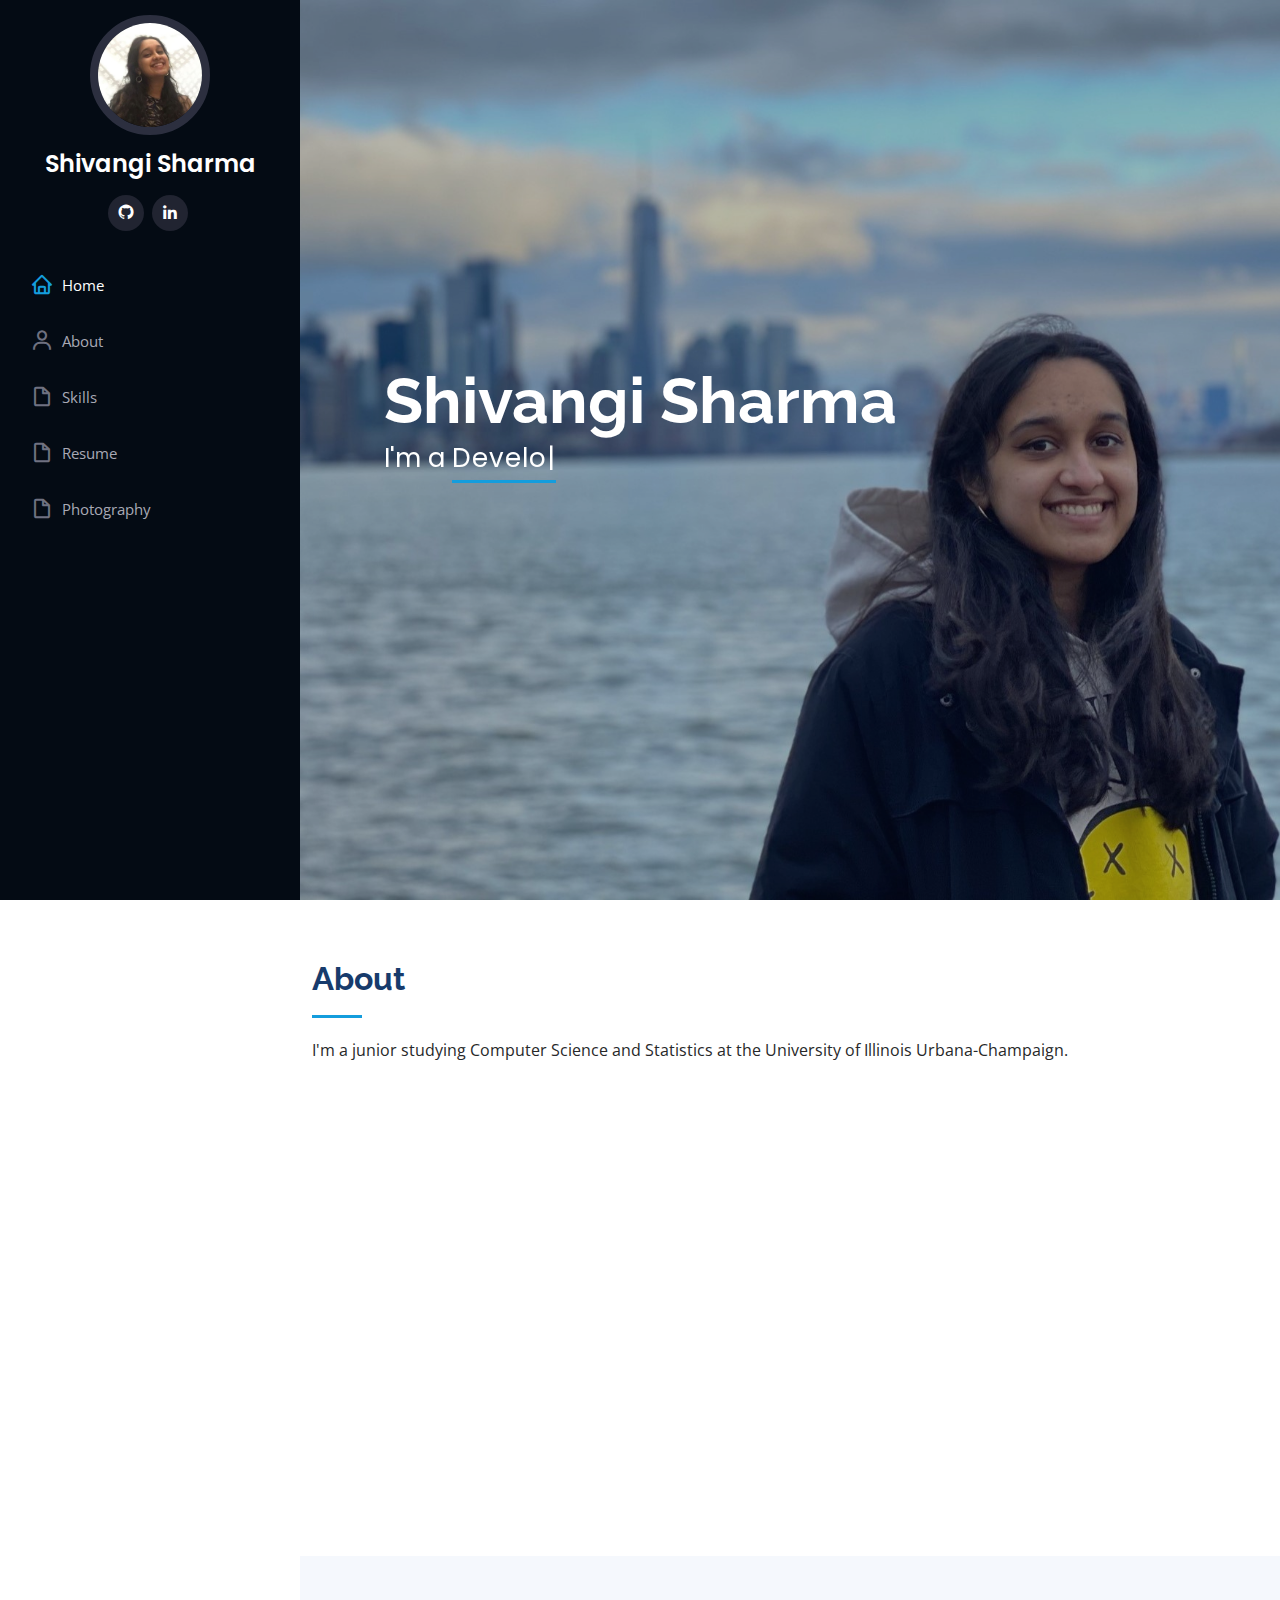
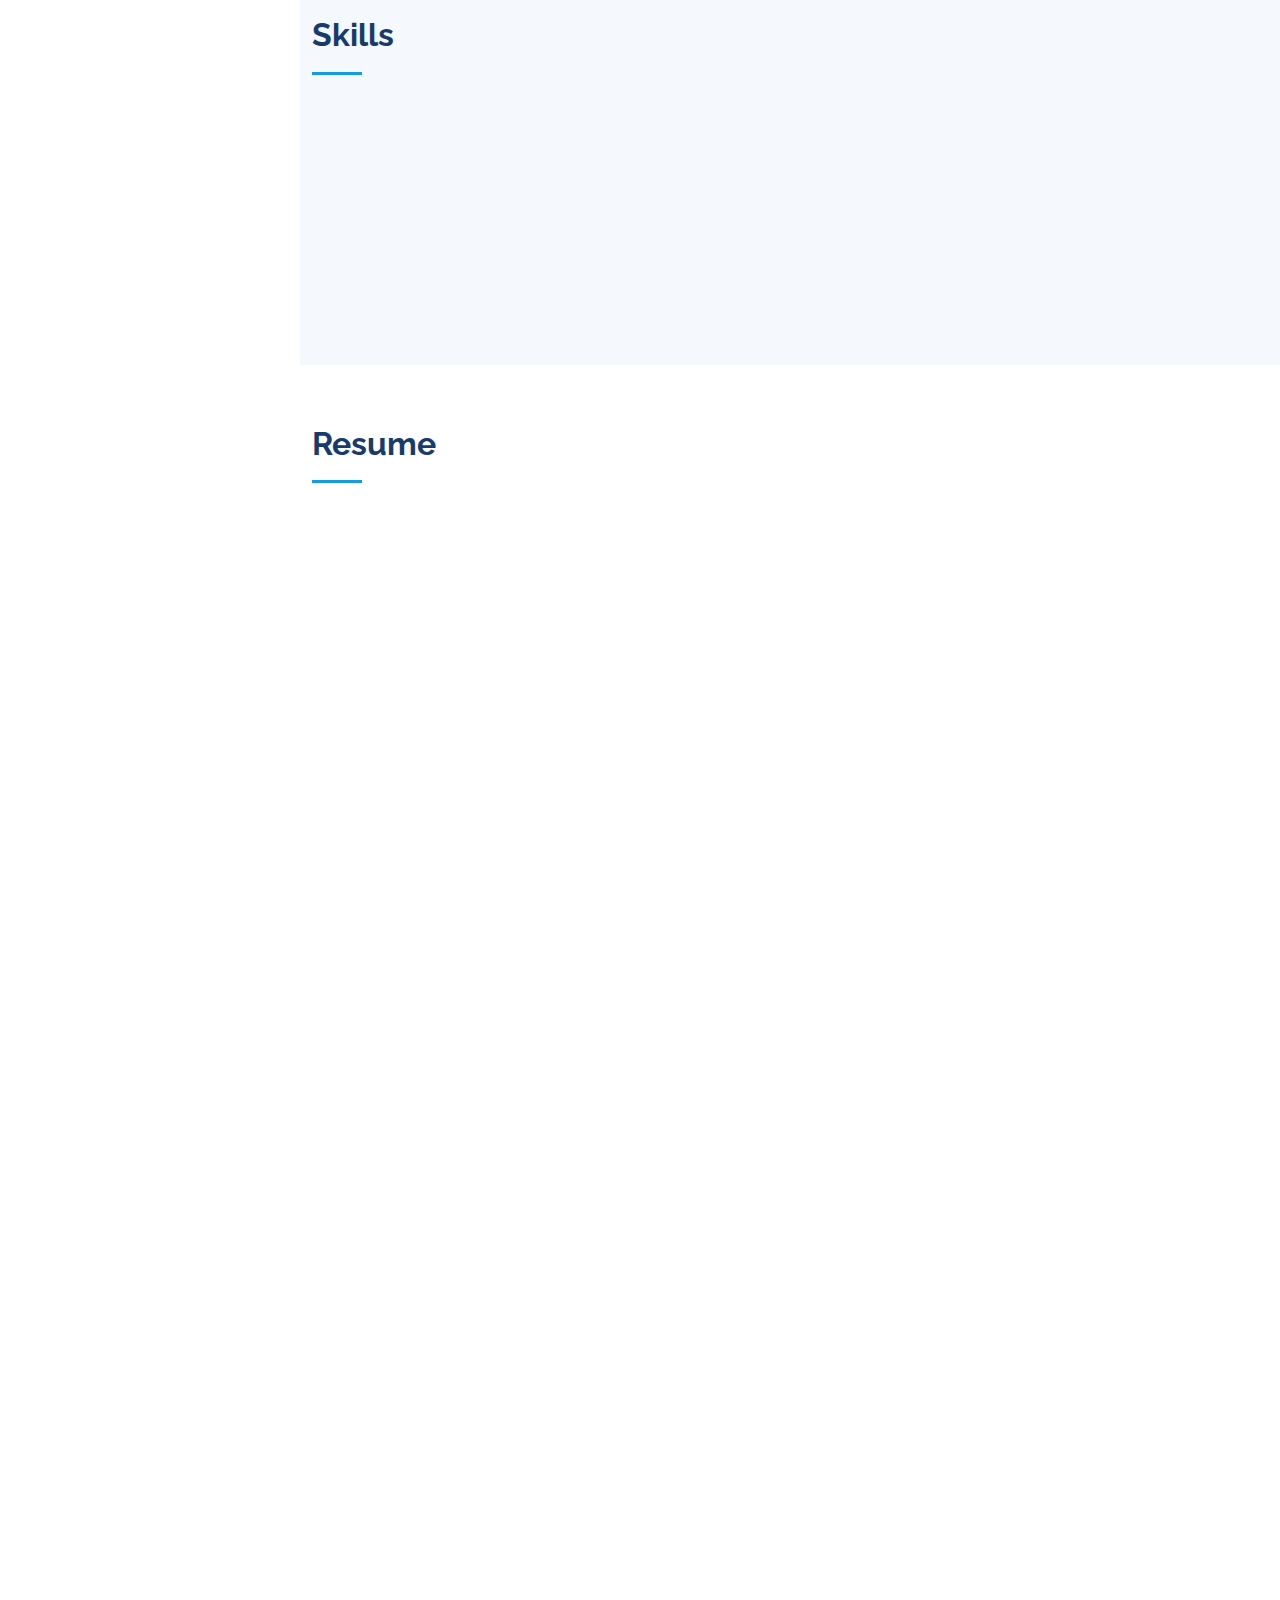
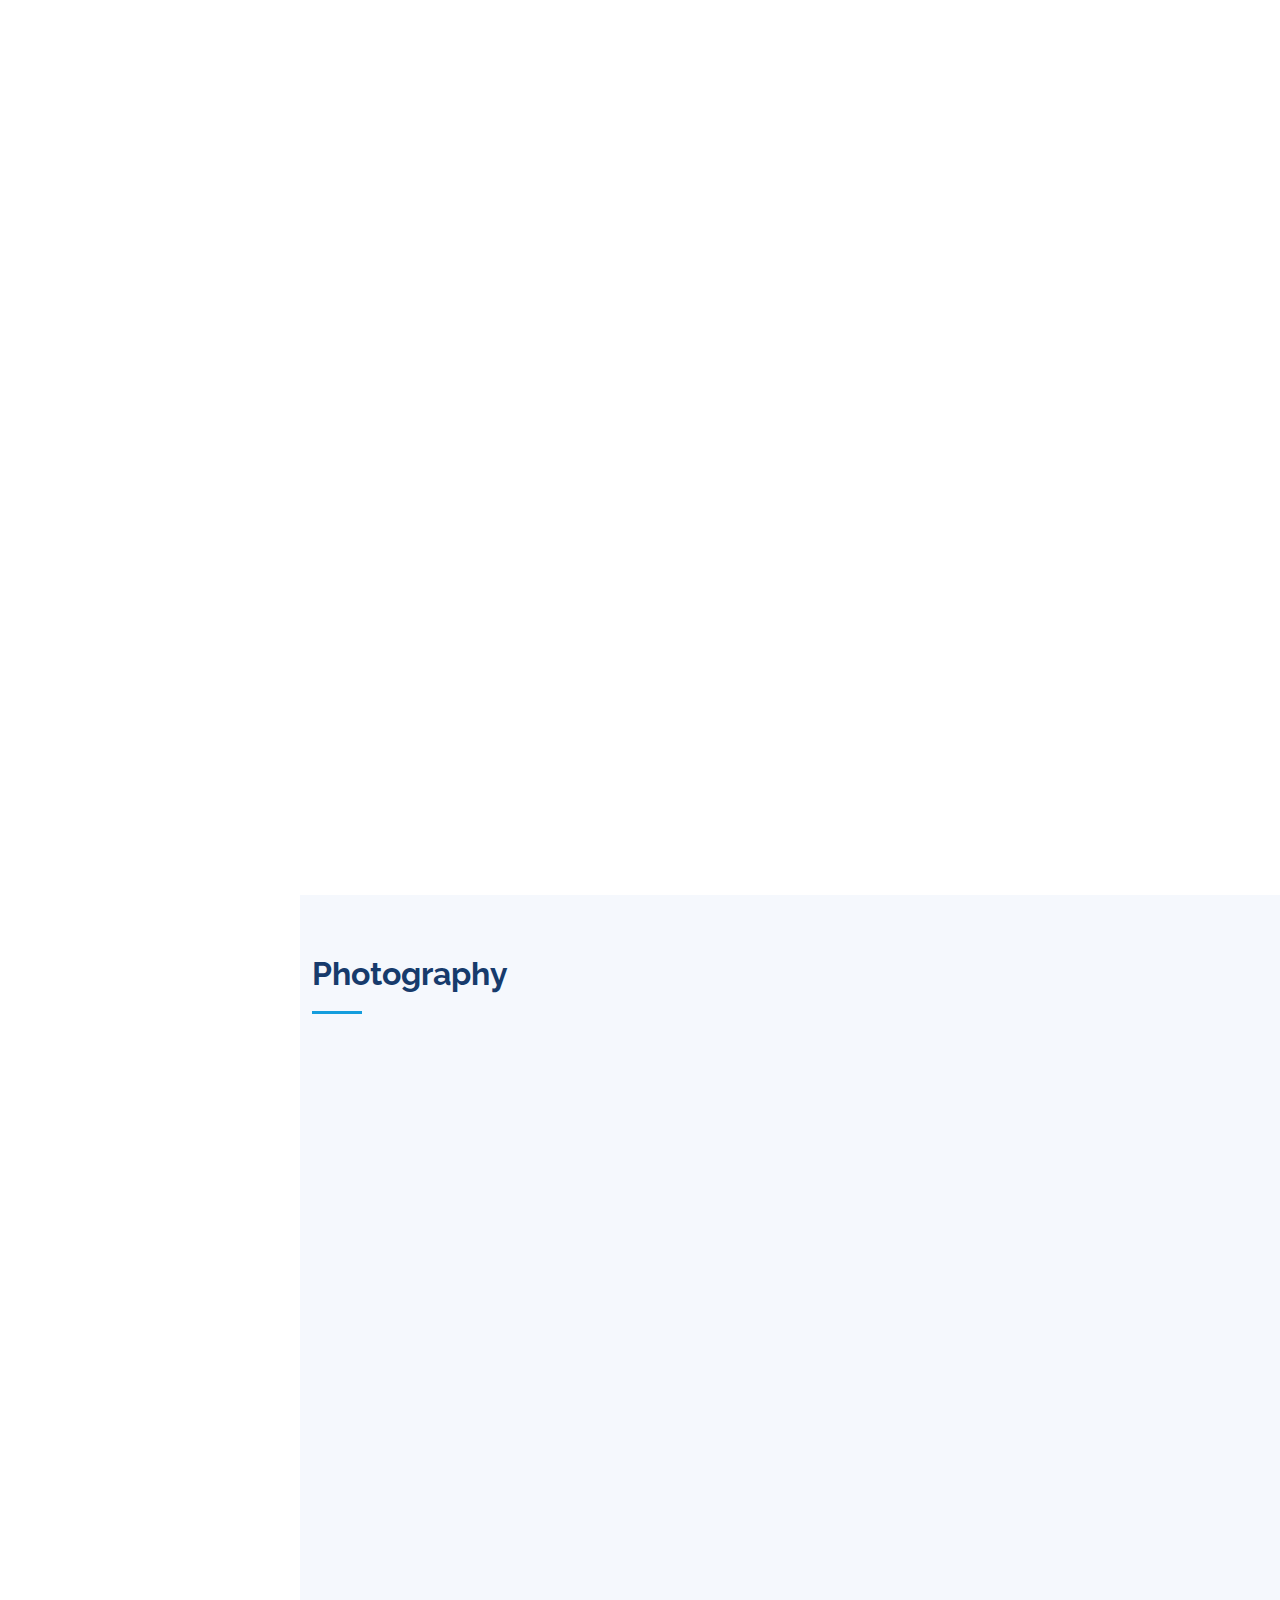
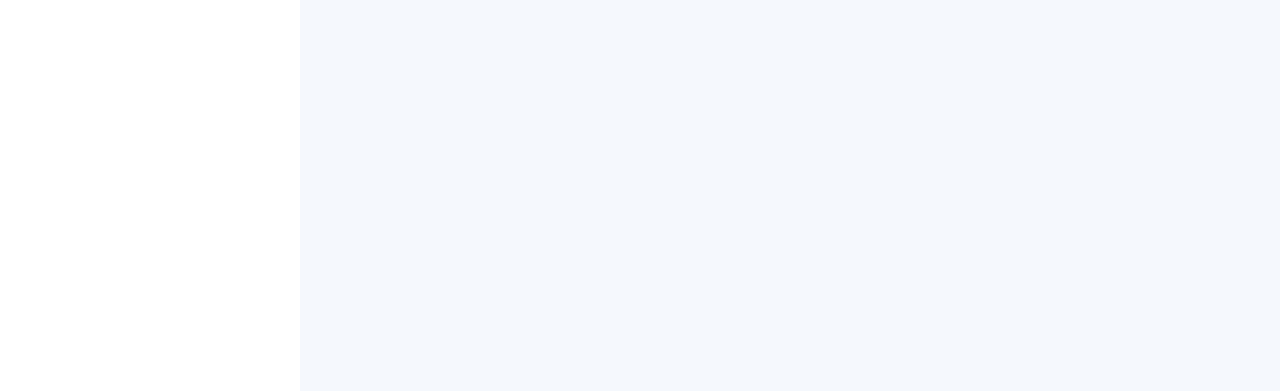
==== commit dea45efd: "added photography" ====
--- a/index.html
+++ b/index.html
@@ -62,7 +62,7 @@
           <li><a href="#about" class="nav-link scrollto"><i class="bx bx-user"></i> <span>About</span></a></li>
           <li><a href="#skills" class="nav-link scrollto"><i class="bx bx-file-blank"></i> <span>Skills</span></a></li>
           <li><a href="#resume" class="nav-link scrollto"><i class="bx bx-file-blank"></i> <span>Resume</span></a></li>
-          <!-- <li><a href="#projects" class="nav-link scrollto"><i class="bx bx-file-blank"></i> <span>Projects</span></a></li> -->
+          <li><a href="#photography" class="nav-link scrollto"><i class="bx bx-file-blank"></i> <span>Photography</span></a></li>
           <!-- <li><a href="#portfolio" class="nav-link scrollto"><i class="bx bx-book-content"></i> <span>Portfolio</span></a></li> -->
           <!-- <li><a href="#services" class="nav-link scrollto"><i class="bx bx-server"></i> <span>Services</span></a></li> -->
           <!-- <li><a href="#contact" class="nav-link scrollto"><i class="bx bx-envelope"></i> <span>Contact</span></a></li> -->
@@ -395,15 +395,15 @@
     </section><!-- End Resume Section -->
 
     <!-- ======= Portfolio Section MIGHT USE THIS FOR PHOTOGRAPHY GALLERY ======= -->
-    <!-- <section id="portfolio" class="portfolio section-bg">
+    <section id="photography" class="portfolio section-bg">
       <div class="container">
 
         <div class="section-title">
-          <h2>Portfolio</h2>
-          <p>Magnam dolores commodi suscipit. Necessitatibus eius consequatur ex aliquid fuga eum quidem. Sit sint consectetur velit. Quisquam quos quisquam cupiditate. Et nemo qui impedit suscipit alias ea. Quia fugiat sit in iste officiis commodi quidem hic quas.</p>
-        </div>
-
-        <div class="row" data-aos="fade-up">
+          <h2>Photography</h2>
+          <!-- <p>Magnam dolores commodi suscipit. Necessitatibus eius consequatur ex aliquid fuga eum quidem. Sit sint consectetur velit. Quisquam quos quisquam cupiditate. Et nemo qui impedit suscipit alias ea. Quia fugiat sit in iste officiis commodi quidem hic quas.</p> -->
+        </div>
+
+        <!-- <div class="row" data-aos="fade-up">
           <div class="col-lg-12 d-flex justify-content-center">
             <ul id="portfolio-flters">
               <li data-filter="*" class="filter-active">All</li>
@@ -412,61 +412,61 @@
               <li data-filter=".filter-web">Web</li>
             </ul>
           </div>
-        </div>
+        </div> -->
 
         <div class="row portfolio-container" data-aos="fade-up" data-aos-delay="100">
 
           <div class="col-lg-4 col-md-6 portfolio-item filter-app">
             <div class="portfolio-wrap">
-              <img src="assets/img/portfolio/portfolio-1.jpg" class="img-fluid" alt="">
-              <div class="portfolio-links">
+              <img src="images/photography/chicago2.JPG" class="img-fluid" alt="">
+              <!-- <div class="portfolio-links">
                 <a href="assets/img/portfolio/portfolio-1.jpg" data-gallery="portfolioGallery" class="portfolio-lightbox" title="App 1"><i class="bx bx-plus"></i></a>
                 <a href="portfolio-details.html" title="More Details"><i class="bx bx-link"></i></a>
-              </div>
+              </div> -->
             </div>
           </div>
 
           <div class="col-lg-4 col-md-6 portfolio-item filter-web">
             <div class="portfolio-wrap">
-              <img src="assets/img/portfolio/portfolio-2.jpg" class="img-fluid" alt="">
-              <div class="portfolio-links">
+              <img src="images/photography/chicago1.JPG" class="img-fluid" alt="">
+              <!-- <div class="portfolio-links">
                 <a href="assets/img/portfolio/portfolio-2.jpg" data-gallery="portfolioGallery" class="portfolio-lightbox" title="Web 3"><i class="bx bx-plus"></i></a>
                 <a href="portfolio-details.html" title="More Details"><i class="bx bx-link"></i></a>
-              </div>
+              </div> -->
             </div>
           </div>
 
           <div class="col-lg-4 col-md-6 portfolio-item filter-app">
             <div class="portfolio-wrap">
-              <img src="assets/img/portfolio/portfolio-3.jpg" class="img-fluid" alt="">
-              <div class="portfolio-links">
+              <img src="images/photography/chicago3.JPG" class="img-fluid" alt="">
+              <!-- <div class="portfolio-links">
                 <a href="assets/img/portfolio/portfolio-3.jpg" data-gallery="portfolioGallery" class="portfolio-lightbox" title="App 2"><i class="bx bx-plus"></i></a>
                 <a href="portfolio-details.html" title="More Details"><i class="bx bx-link"></i></a>
-              </div>
+              </div> -->
             </div>
           </div>
 
           <div class="col-lg-4 col-md-6 portfolio-item filter-card">
             <div class="portfolio-wrap">
-              <img src="assets/img/portfolio/portfolio-4.jpg" class="img-fluid" alt="">
-              <div class="portfolio-links">
+              <img src="images/photography/sf1.JPG" class="img-fluid" alt="">
+              <!-- <div class="portfolio-links">
                 <a href="assets/img/portfolio/portfolio-4.jpg" data-gallery="portfolioGallery" class="portfolio-lightbox" title="Card 2"><i class="bx bx-plus"></i></a>
                 <a href="portfolio-details.html" title="More Details"><i class="bx bx-link"></i></a>
-              </div>
+              </div> -->
             </div>
           </div>
 
           <div class="col-lg-4 col-md-6 portfolio-item filter-web">
             <div class="portfolio-wrap">
-              <img src="assets/img/portfolio/portfolio-5.jpg" class="img-fluid" alt="">
-              <div class="portfolio-links">
+              <img src="images/photography/sf2.JPG" class="img-fluid" alt="">
+              <!-- <div class="portfolio-links">
                 <a href="assets/img/portfolio/portfolio-5.jpg" data-gallery="portfolioGallery" class="portfolio-lightbox" title="Web 2"><i class="bx bx-plus"></i></a>
                 <a href="portfolio-details.html" title="More Details"><i class="bx bx-link"></i></a>
-              </div>
-            </div>
-          </div>
-
-          <div class="col-lg-4 col-md-6 portfolio-item filter-app">
+              </div> -->
+            </div>
+          </div>
+
+          <!-- <div class="col-lg-4 col-md-6 portfolio-item filter-app">
             <div class="portfolio-wrap">
               <img src="assets/img/portfolio/portfolio-6.jpg" class="img-fluid" alt="">
               <div class="portfolio-links">
@@ -504,12 +504,12 @@
                 <a href="portfolio-details.html" title="More Details"><i class="bx bx-link"></i></a>
               </div>
             </div>
-          </div>
-
-        </div>
-
-      </div>
-    </section> -->
+          </div> -->
+
+        </div>
+
+      </div>
+    </section>
     <!-- End Portfolio Section -->
 
     <!-- ======= Services Section MIGHT USE THIS FOR PROJECTS LATER ======= -->
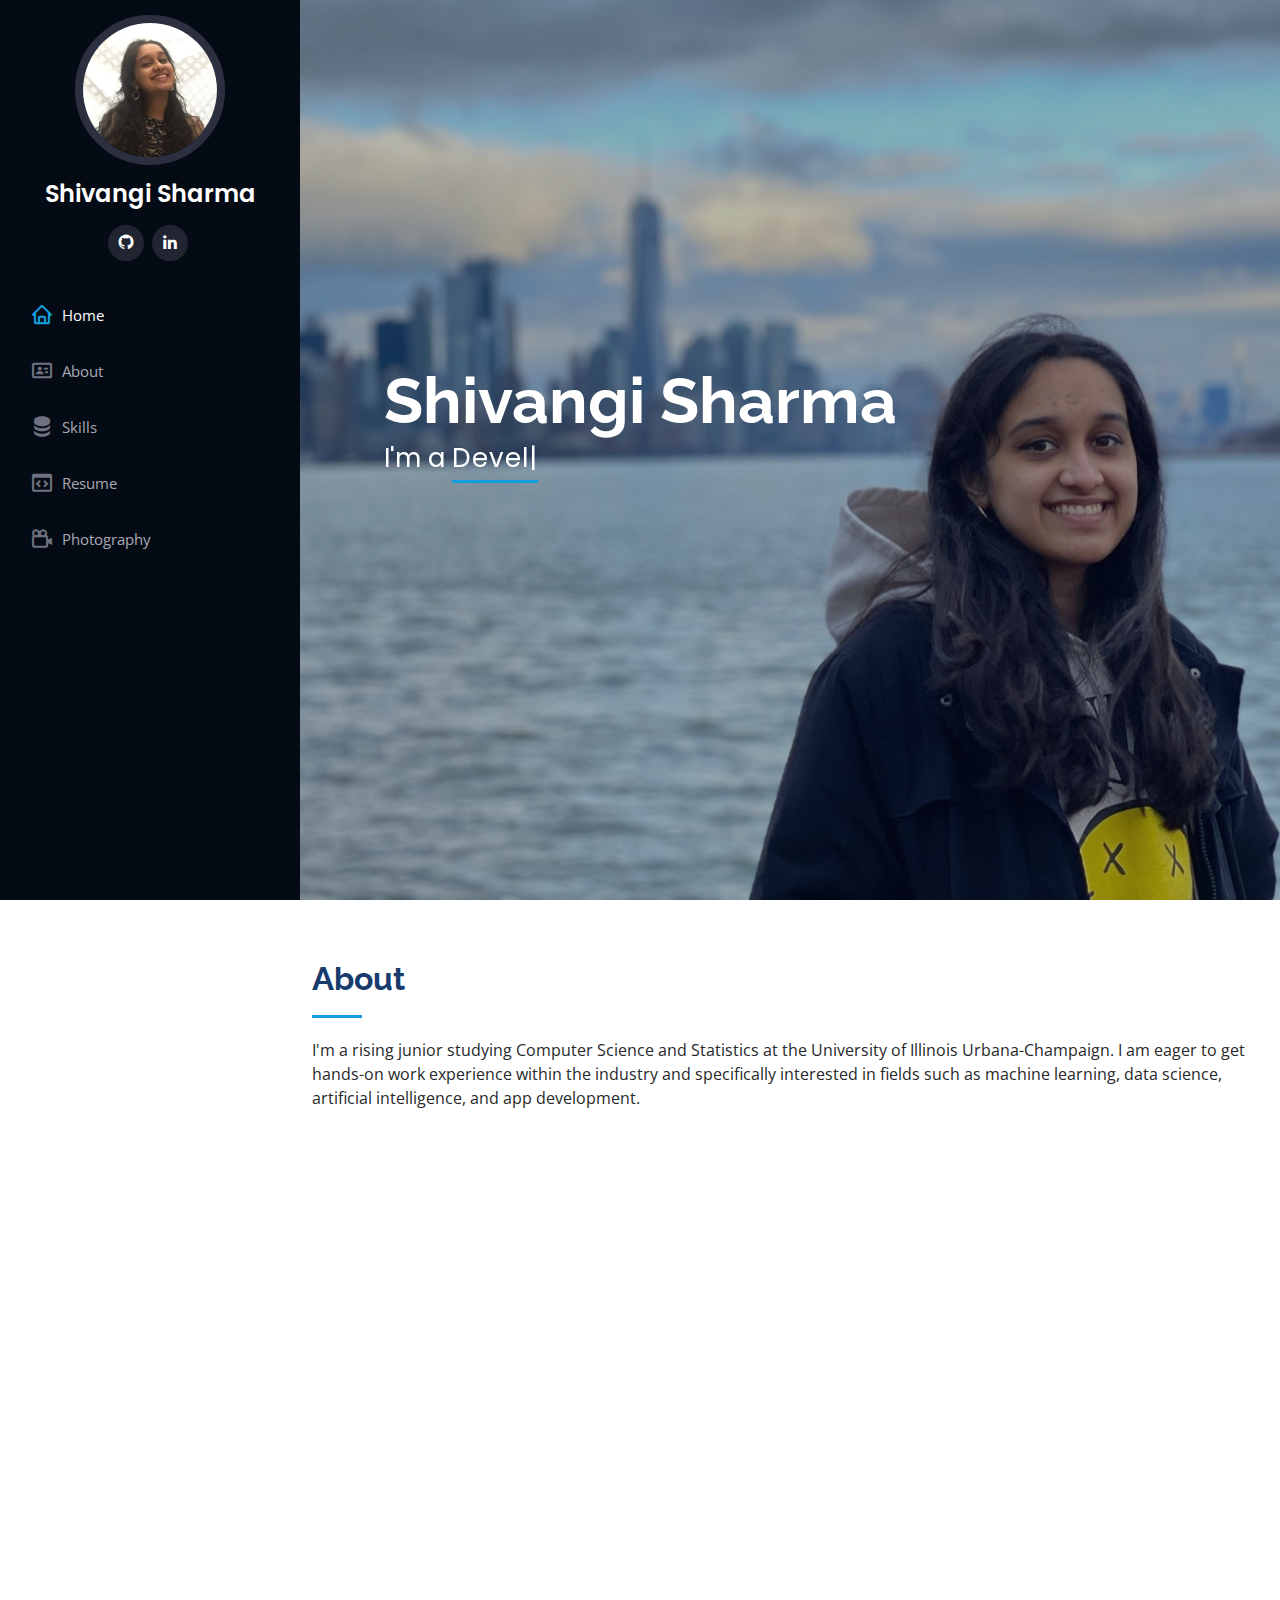
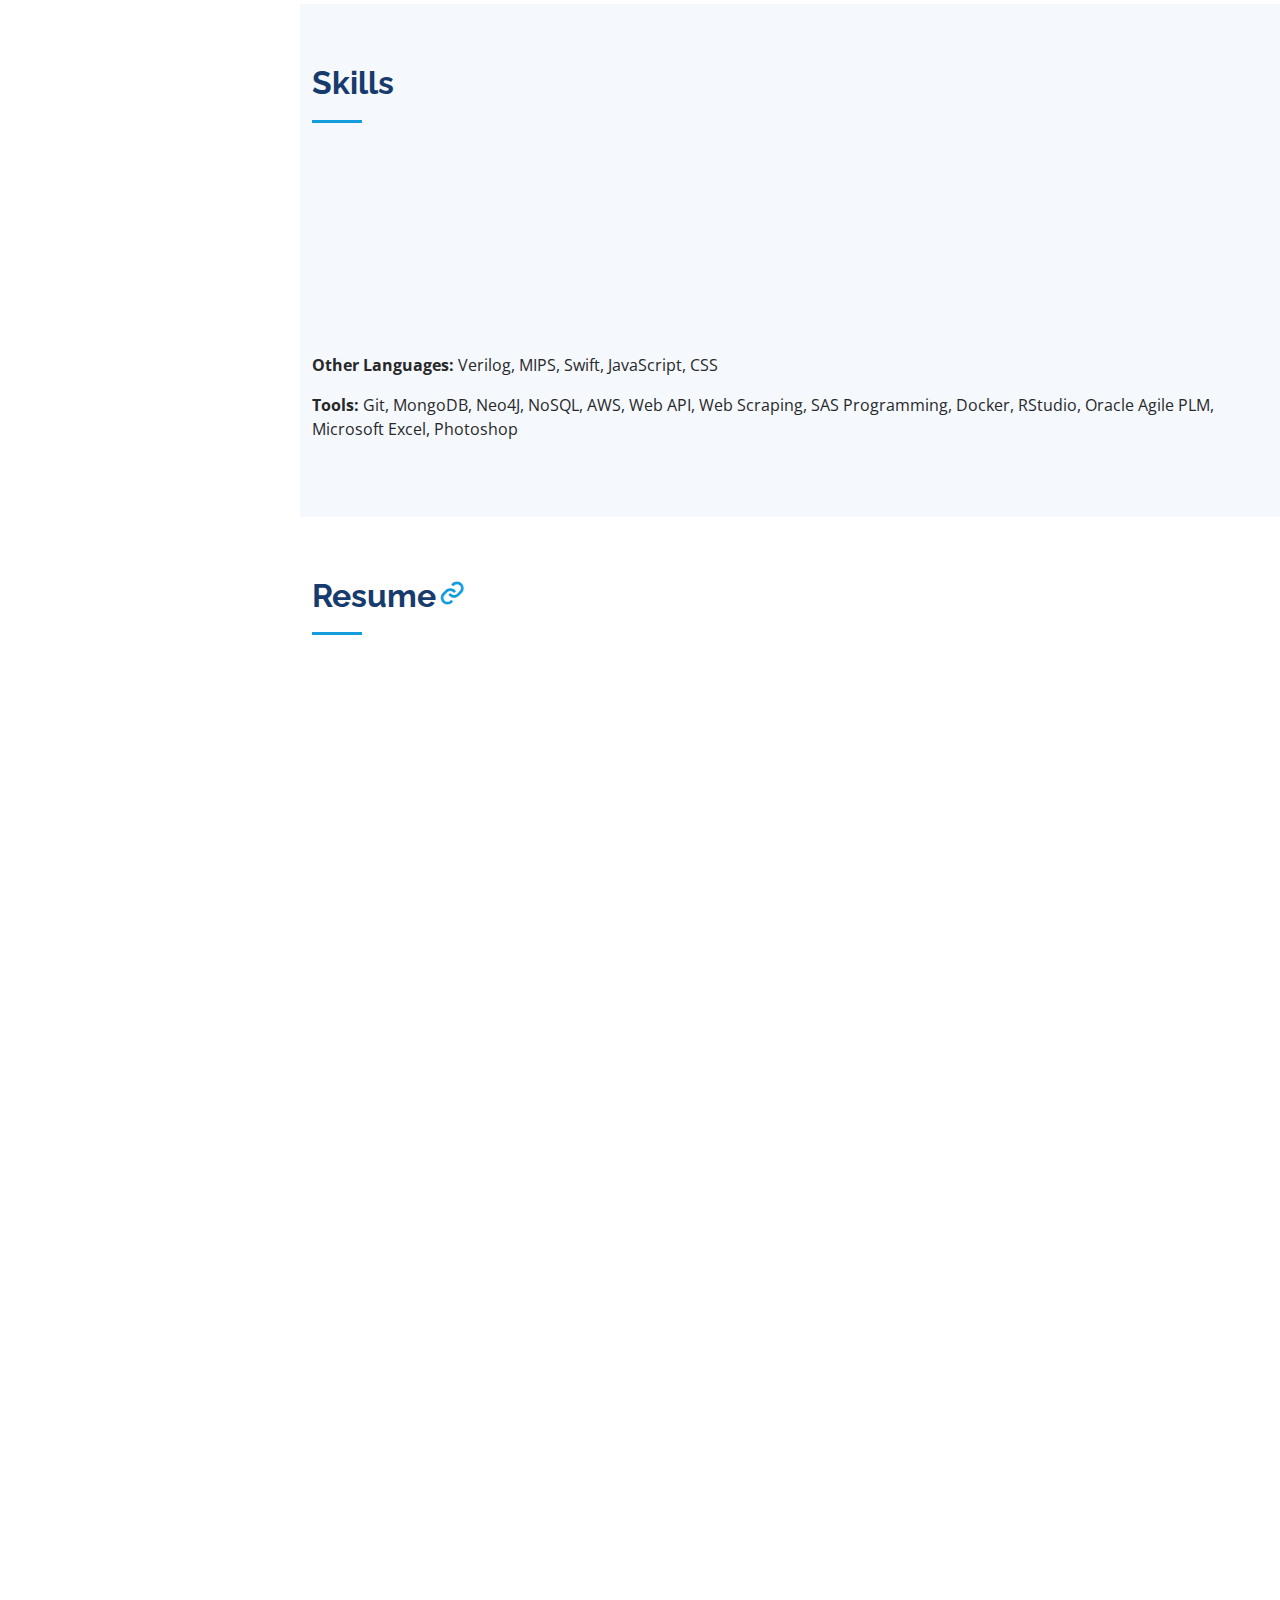
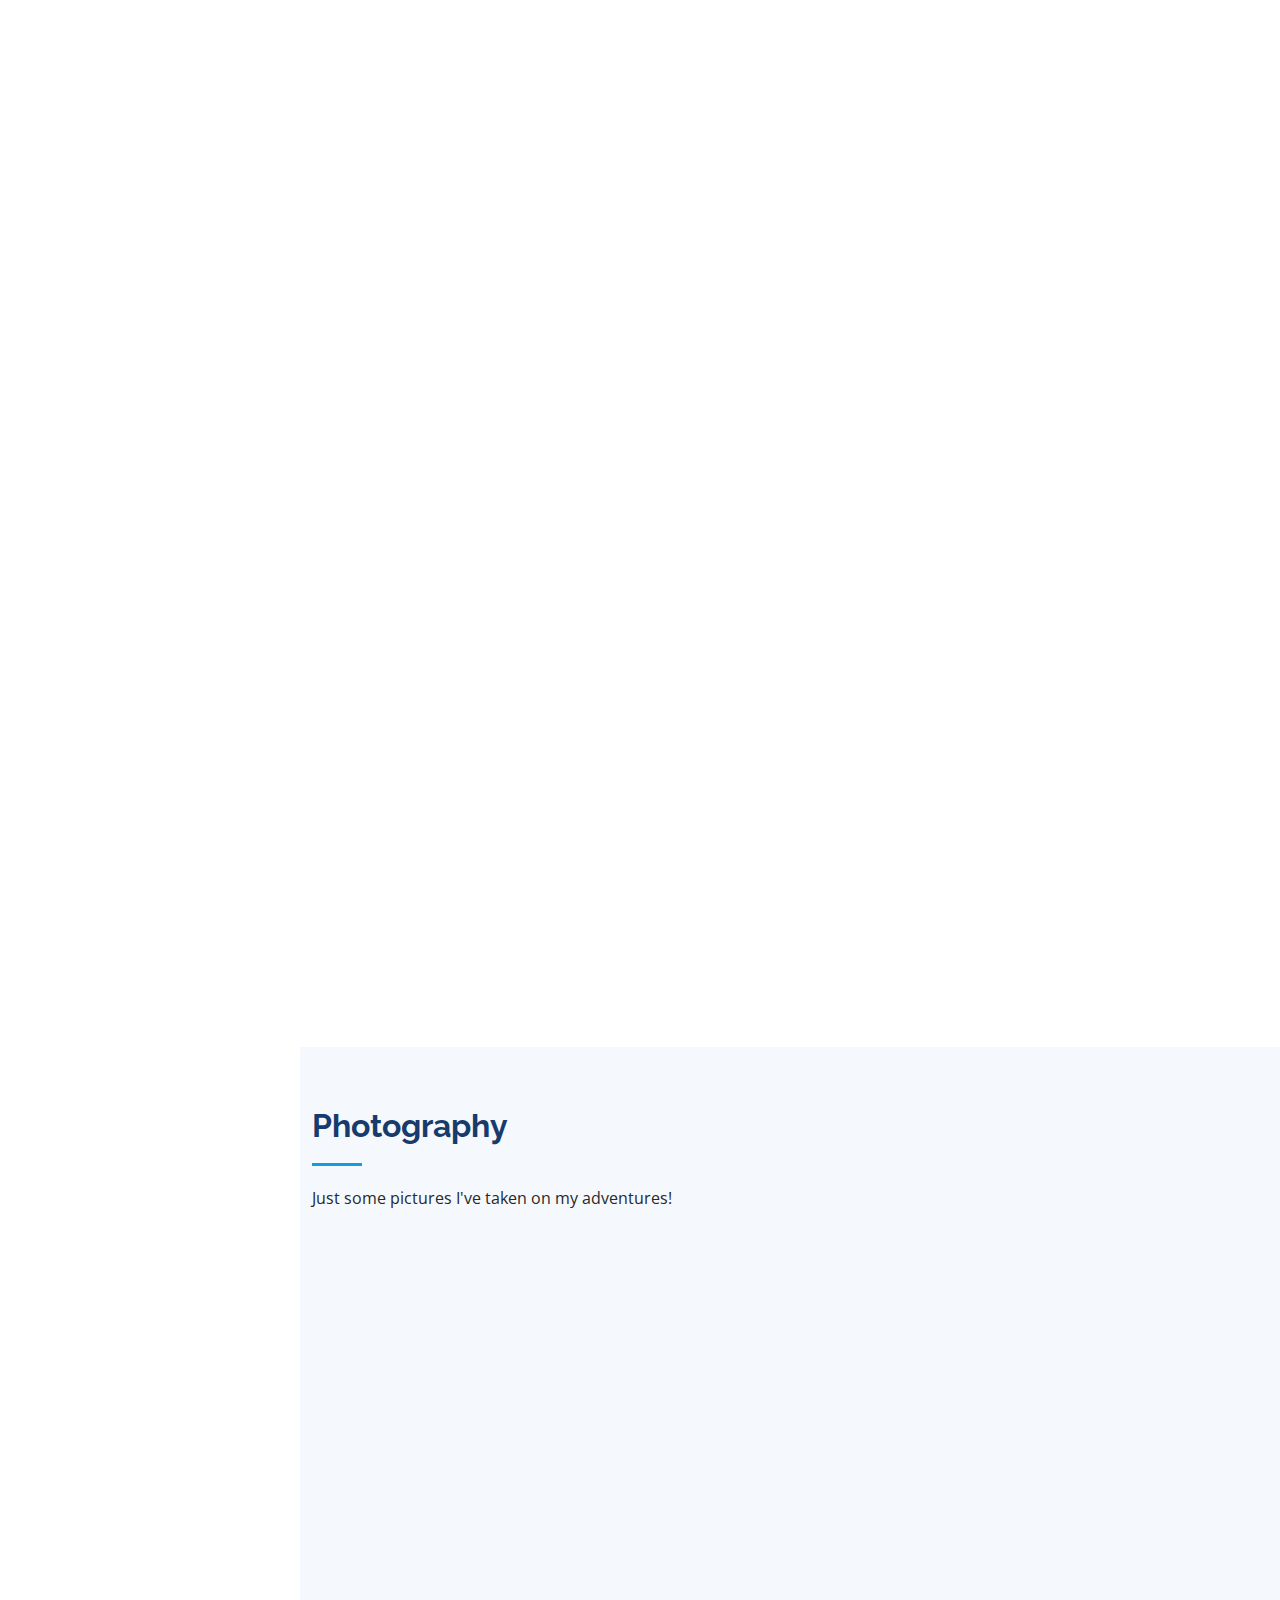
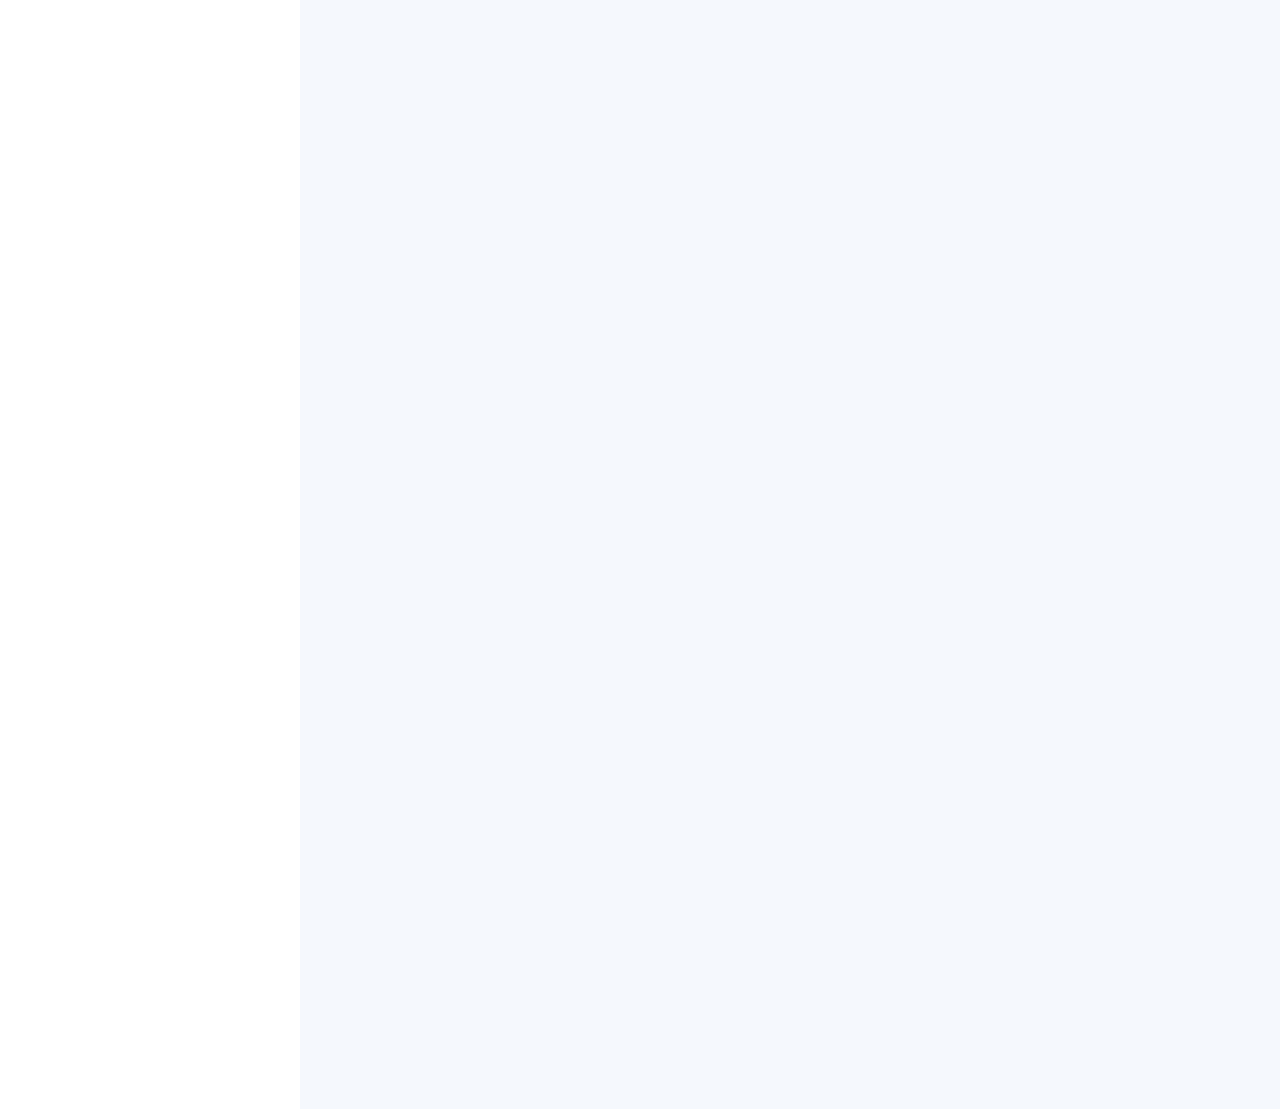
==== commit 8f740172: "Updated Photography" ====
--- a/index.html
+++ b/index.html
@@ -59,10 +59,10 @@
       <nav id="navbar" class="nav-menu navbar">
         <ul>
           <li><a href="#hero" class="nav-link scrollto active"><i class="bx bx-home"></i> <span>Home</span></a></li>
-          <li><a href="#about" class="nav-link scrollto"><i class="bx bx-user"></i> <span>About</span></a></li>
-          <li><a href="#skills" class="nav-link scrollto"><i class="bx bx-file-blank"></i> <span>Skills</span></a></li>
-          <li><a href="#resume" class="nav-link scrollto"><i class="bx bx-file-blank"></i> <span>Resume</span></a></li>
-          <li><a href="#photography" class="nav-link scrollto"><i class="bx bx-file-blank"></i> <span>Photography</span></a></li>
+          <li><a href="#about" class="nav-link scrollto"><i class='bx bx-id-card' ></i><span>About</span></a></li>
+          <li><a href="#skills" class="nav-link scrollto"><i class='bx bxs-data' ></i><span>Skills</span></a></li>
+          <li><a href="#resume" class="nav-link scrollto"><i class='bx bx-code-block'></i> <span>Resume</span></a></li>
+          <li><a href="#portfolio" class="nav-link scrollto"><i class='bx bx-camera-movie'></i> <span>Photography</span></a></li>
           <!-- <li><a href="#portfolio" class="nav-link scrollto"><i class="bx bx-book-content"></i> <span>Portfolio</span></a></li> -->
           <!-- <li><a href="#services" class="nav-link scrollto"><i class="bx bx-server"></i> <span>Services</span></a></li> -->
           <!-- <li><a href="#contact" class="nav-link scrollto"><i class="bx bx-envelope"></i> <span>Contact</span></a></li> -->
@@ -76,7 +76,7 @@
   <section id="hero" class="d-flex flex-column justify-content-center align-items-center">
     <div class="hero-container" data-aos="fade-in">
       <h1>Shivangi Sharma</h1>
-      <p>I'm a <span class="typed" data-typed-items="Developer, Researcher, Designer"></span></p>
+      <p>I'm a <span class="typed" data-typed-items="Developer, Designer, Researcher, Dog Lover"></span></p>
     </div>
   </section><!-- End Hero -->
 
@@ -88,15 +88,15 @@
 
         <div class="section-title">
           <h2>About</h2>
-          <p>I'm a junior studying Computer Science and Statistics at the University of Illinois Urbana-Champaign. </p>
+          <p>I'm a rising junior studying Computer Science and Statistics at the University of Illinois Urbana-Champaign. 
+            I am eager to get hands-on work experience within the industry and specifically interested in fields such as machine learning, data science, artificial intelligence, and app development. </p>
         </div>
 
         <div class="row">
           <div class="col-lg-4" data-aos="fade-right">
-            <img src="images/nyc_bull.JPG" class="img-fluid" alt="">
+            <img src="images/chicago.jpg" class="img-fluid" alt="">
           </div>
           <div class="col-lg-8 pt-4 pt-lg-0 content" data-aos="fade-left">
-            <!-- <h3>Software Engineer &amp; Web Developer.</h3> -->
             <h3>Aspiring Software Engineer</h3>
             <p class="fst-italic">
               Looking for a software engineer intern position to demonstrate my knowledge and learn more through hands on experience.
@@ -105,7 +105,6 @@
               <div class="col-lg-6">
                 <ul>
                   <li><i class="bi bi-chevron-right"></i> <strong>Birthday:</strong> <span>28 March 2001</span></li>
-                  <!-- <li><i class="bi bi-chevron-right"></i> <strong>Github:</strong> <span>https://github.com/shivishivangi</span></li> -->
                   <li><i class="bi bi-chevron-right"></i> <strong>Phone:</strong> <span>+1 510 579 3982</span></li>
                   <li><i class="bi bi-chevron-right"></i> <strong>City:</strong> <span>Fremont, CA, USA</span></li>
                 </ul>
@@ -115,67 +114,17 @@
                   <li><i class="bi bi-chevron-right"></i> <strong>Age:</strong> <span>20</span></li>
                   <li><i class="bi bi-chevron-right"></i> <strong>Degree:</strong> <span>Bachelor of Science in Computer Science & Statistics</span></li>
                   <li><i class="bi bi-chevron-right"></i> <strong>Email:</strong> <span>shivangi.sharma9536@gmail.com</span></li>
-                  <!-- <li><i class="bi bi-chevron-right"></i> <strong>Freelance:</strong> <span>Available</span></li> -->
                 </ul>
               </div>
             </div>
-            <!-- <p>
-              Officiis eligendi itaque labore et dolorum mollitia officiis optio vero. Quisquam sunt adipisci omnis et ut. Nulla accusantium dolor incidunt officia tempore. Et eius omnis.
-              Cupiditate ut dicta maxime officiis quidem quia. Sed et consectetur qui quia repellendus itaque neque. Aliquid amet quidem ut quaerat cupiditate. Ab et eum qui repellendus omnis culpa magni laudantium dolores.
-            </p> -->
-          </div>
-        </div>
-
-      </div>
-    </section><!-- End About Section -->
-
-    <!-- ======= Facts Section ======= -->
-    <!-- <section id="facts" class="facts">
-      <div class="container">
-
-        <div class="section-title">
-          <h2>Facts</h2>
-          <p>Magnam dolores commodi suscipit. Necessitatibus eius consequatur ex aliquid fuga eum quidem. Sit sint consectetur velit. Quisquam quos quisquam cupiditate. Et nemo qui impedit suscipit alias ea. Quia fugiat sit in iste officiis commodi quidem hic quas.</p>
-        </div>
-
-        <div class="row no-gutters">
-
-          <div class="col-lg-3 col-md-6 d-md-flex align-items-md-stretch" data-aos="fade-up">
-            <div class="count-box">
-              <i class="bi bi-emoji-smile"></i>
-              <span data-purecounter-start="0" data-purecounter-end="232" data-purecounter-duration="1" class="purecounter"></span>
-              <p><strong>Happy Clients</strong> consequuntur quae</p>
-            </div>
-          </div>
-
-          <div class="col-lg-3 col-md-6 d-md-flex align-items-md-stretch" data-aos="fade-up" data-aos-delay="100">
-            <div class="count-box">
-              <i class="bi bi-journal-richtext"></i>
-              <span data-purecounter-start="0" data-purecounter-end="521" data-purecounter-duration="1" class="purecounter"></span>
-              <p><strong>Projects</strong> adipisci atque cum quia aut</p>
-            </div>
-          </div>
-
-          <div class="col-lg-3 col-md-6 d-md-flex align-items-md-stretch" data-aos="fade-up" data-aos-delay="200">
-            <div class="count-box">
-              <i class="bi bi-headset"></i>
-              <span data-purecounter-start="0" data-purecounter-end="1453" data-purecounter-duration="1" class="purecounter"></span>
-              <p><strong>Hours Of Support</strong> aut commodi quaerat</p>
-            </div>
-          </div>
-
-          <div class="col-lg-3 col-md-6 d-md-flex align-items-md-stretch" data-aos="fade-up" data-aos-delay="300">
-            <div class="count-box">
-              <i class="bi bi-people"></i>
-              <span data-purecounter-start="0" data-purecounter-end="32" data-purecounter-duration="1" class="purecounter"></span>
-              <p><strong>Hard Workers</strong> rerum asperiores dolor</p>
-            </div>
-          </div>
-
-        </div>
-
-      </div> -->
-    <!-- </section>End Facts Section -->
+            <!-- <p> DD MORE ABOUT YOU HERE</p> -->
+          </div>
+        </div>
+
+      </div>
+    </section>
+    <!-- End About Section -->
+
 
     <!-- ======= Skills Section ======= -->
     <section id="skills" class="skills section-bg">
@@ -191,14 +140,14 @@
           <div class="col-lg-6" data-aos="fade-up">
 
             <div class="progress">
-              <span class="skill">Python <i class="val">90%</i></span>
+              <span class="skill">Python <i class="bx bxl-python"></i><i class="val">90%</i></span>
               <div class="progress-bar-wrap">
                 <div class="progress-bar" role="progressbar" aria-valuenow="90" aria-valuemin="0" aria-valuemax="100"></div>
               </div>
             </div>
 
             <div class="progress">
-              <span class="skill">C++ <i class="val">90%</i></span>
+              <span class="skill">C++ <i class='bx bxl-c-plus-plus'></i><i class="val">90%</i></span>
               <div class="progress-bar-wrap">
                 <div class="progress-bar" role="progressbar" aria-valuenow="90" aria-valuemin="0" aria-valuemax="100"></div>
               </div>
@@ -223,22 +172,26 @@
             </div>
 
             <div class="progress">
-              <span class="skill">HTML <i class="val">70%</i></span>
-              <div class="progress-bar-wrap">
-                <div class="progress-bar" role="progressbar" aria-valuenow="70" aria-valuemin="0" aria-valuemax="100"></div>
-              </div>
-            </div>
-
-            <div class="progress">
-              <span class="skill">Photoshop <i class="val">80%</i></span>
+              <span class="skill">HTML <i class='bx bxl-html5' ></i><i class="val">80%</i></span>
               <div class="progress-bar-wrap">
                 <div class="progress-bar" role="progressbar" aria-valuenow="80" aria-valuemin="0" aria-valuemax="100"></div>
               </div>
             </div>
 
-          </div>
-
-        </div>
+            <div class="progress">
+              <span class="skill">SQL <i class="val">75%</i></span>
+              <div class="progress-bar-wrap">
+                <div class="progress-bar" role="progressbar" aria-valuenow="75" aria-valuemin="0" aria-valuemax="100"></div>
+              </div>
+            </div>
+
+          </div>
+
+        </div>
+
+        <p> <strong>Other Languages: </strong> Verilog, MIPS, Swift, JavaScript, CSS </p>
+        <p> <strong>Tools: </strong> Git, MongoDB, Neo4J, NoSQL, AWS, Web API, Web Scraping, SAS Programming, Docker, RStudio, Oracle Agile PLM, Microsoft Excel, Photoshop</p>
+
 
       </div>
     </section><!-- End Skills Section -->
@@ -248,7 +201,7 @@
       <div class="container">
 
         <div class="section-title">
-          <h2>Resume</h2>
+          <h2>Resume<a href="assets/Shivangi_Sharma_Resume.pdf" target="_blank"><i class="bx bx-link"></i></a></h2>
           <!-- <p>Magnam dolores commodi suscipit. Necessitatibus eius consequatur ex aliquid fuga eum quidem. Sit sint consectetur velit. Quisquam quos quisquam cupiditate. Et nemo qui impedit suscipit alias ea. Quia fugiat sit in iste officiis commodi quidem hic quas.</p> -->
         </div>
 
@@ -268,7 +221,7 @@
             <h3 class="resume-title">Education</h3>
             <div class="resume-item">
               <h4>Bachelor of Science in Computer Science &amp; Statistics</h4>
-              <h5>August 2019 – May 2022</h5>
+              <h5>August 2019 – December 2022</h5>
               <p><em>University of Illinois at Urbana-Champaign</em></p>
               <p> <strong> Relevant Courses </strong></p>
               <div class="row">
@@ -279,7 +232,7 @@
                     <li>Object-Oriented Programming Methodologies in Python</li>
                     <li>Software Development with Java</li>
                     <li>Microeconomic Principles</li>
-                    <li>Ethics</li>
+                    <li>Introduction to Statistical Software Programming</li>
                     
                   </ul>
                 </div>
@@ -290,9 +243,12 @@
                     <li>Methods of Applied Statistics with R</li>
                     <li>Economic Statistics</li> 
                     <li>Business Law</li>
+                    <li>Ethics</li>
                     
                   </ul>
                 </div>
+
+                <p><strong>Activities: </strong> Women in Computer Science, Alpha Phi Omega, Association for Computing Machinery</p>
               </div>
             </div>
             <h3 class="resume-title">Projects</h3>
@@ -326,6 +282,14 @@
               <!-- <li style="margin-left: 20px"> </li> -->              
               
             </div>
+
+            <div class="resume-item">
+              <!-- <img src="images/uiuc.png" class="img-fluid" alt=""> -->
+              <!-- <img src="images/spa.jpg" class="img-fluid" alt=""> -->
+              <!-- <img src="images/sanmina.PNG" class="img-fluid" alt=""> -->
+
+            </div>
+
           </div>
           <div class="col-lg-6" data-aos="fade-up" data-aos-delay="100">
             <h3 class="resume-title">Work &amp; Experience</h3>
@@ -341,7 +305,7 @@
             <div class="resume-item">
               <h4>Research Assistant</h4>
               <h5>Oct 2020 – Dec 2020</h5>
-              <p><em>University of Illinois Urbana-Champaign</em></p>
+              <p><em>University of Illinois Urbana-Champaign | Champaign, IL</em></p>
               <ul>
                 <li>Developed a crop modelling algorithm with R, Python, and Docker to automatically download and pre-process satellite images to predict effect of weather and other factors on crop growth</li>
                 <li>Decreased time required for processing satellite images from Google Earth Engine by 30%</li>
@@ -350,7 +314,7 @@
             <div class="resume-item">
               <h4>Engineering Intern</h4>
               <h5>June 2020 – Aug 2020</h5>
-              <p><em>Sanmina Corporation, San Jose, CA</em></p>
+              <p><em>Sanmina Corporation | San Jose, CA</em></p>
               <ul>
                 <li>Designed and executed process of PCBA manufacturing alongside New Product Introduction engineering team</li>
                 <li>Optimized company’s use of Oracle Agile PLM cutting down data entry time by 40%</li>
@@ -369,7 +333,7 @@
             <div class="resume-item">
               <h4>Chief Marketing Officer</h4>
               <h5>May 2018 – July 2019</h5>
-              <p><em>CodingForAll</em></p>
+              <p><em>CodingForAll | SF Bay Area, CA</em></p>
               <ul>
                 <li>Designed and launched new website maximizing outreach for nonprofit as Web Designer</li>
                 <li>Established two new partner locations and implemented coding classes for 50+ underprivileged students</li>
@@ -380,7 +344,7 @@
             <div class="resume-item">
               <h4>Intern</h4>
               <h5>Mar 2017 – Jan 2019</h5>
-              <p><em>Agents of Change</em></p>
+              <p><em>Agents of Change | Santa Clara, CA</em></p>
               <ul>
                 <li>Appointed by US Representative Ro Khanna to lead a committee of 50+ students as STEM Committee Communications Captain</li>
                 <li>Organized a ‘STEM for All’ Symposium with 150+ attendees to encourage inclusion of minorities in STEM</li>
@@ -394,114 +358,123 @@
       </div>
     </section><!-- End Resume Section -->
 
-    <!-- ======= Portfolio Section MIGHT USE THIS FOR PHOTOGRAPHY GALLERY ======= -->
-    <section id="photography" class="portfolio section-bg">
+    <!-- ======= Photography Portfolio Section ======= -->
+    <section id="portfolio" class="portfolio section-bg">
       <div class="container">
 
         <div class="section-title">
           <h2>Photography</h2>
-          <!-- <p>Magnam dolores commodi suscipit. Necessitatibus eius consequatur ex aliquid fuga eum quidem. Sit sint consectetur velit. Quisquam quos quisquam cupiditate. Et nemo qui impedit suscipit alias ea. Quia fugiat sit in iste officiis commodi quidem hic quas.</p> -->
-        </div>
-
-        <!-- <div class="row" data-aos="fade-up">
-          <div class="col-lg-12 d-flex justify-content-center">
-            <ul id="portfolio-flters">
-              <li data-filter="*" class="filter-active">All</li>
-              <li data-filter=".filter-app">App</li>
-              <li data-filter=".filter-card">Card</li>
-              <li data-filter=".filter-web">Web</li>
-            </ul>
-          </div>
-        </div> -->
+          <p>Just some pictures I've taken on my adventures!</p>
+        </div>
 
         <div class="row portfolio-container" data-aos="fade-up" data-aos-delay="100">
 
           <div class="col-lg-4 col-md-6 portfolio-item filter-app">
             <div class="portfolio-wrap">
               <img src="images/photography/chicago2.JPG" class="img-fluid" alt="">
-              <!-- <div class="portfolio-links">
-                <a href="assets/img/portfolio/portfolio-1.jpg" data-gallery="portfolioGallery" class="portfolio-lightbox" title="App 1"><i class="bx bx-plus"></i></a>
-                <a href="portfolio-details.html" title="More Details"><i class="bx bx-link"></i></a>
-              </div> -->
+              <div class="portfolio-links">
+                <a href="images/photography/chicago2.JPG" data-gallery="portfolioGallery" class="portfolio-lightbox" title="'Light at the end of the tunnel' | Chicago, IL"><i class="bx bx-plus"></i></a>
+                <!-- <a href="portfolio-details.html" title="More Details"><i class="bx bx-link"></i></a> -->
+              </div>
             </div>
           </div>
 
           <div class="col-lg-4 col-md-6 portfolio-item filter-web">
             <div class="portfolio-wrap">
               <img src="images/photography/chicago1.JPG" class="img-fluid" alt="">
-              <!-- <div class="portfolio-links">
-                <a href="assets/img/portfolio/portfolio-2.jpg" data-gallery="portfolioGallery" class="portfolio-lightbox" title="Web 3"><i class="bx bx-plus"></i></a>
-                <a href="portfolio-details.html" title="More Details"><i class="bx bx-link"></i></a>
-              </div> -->
+              <div class="portfolio-links">
+                <a href="images/photography/chicago1.JPG" data-gallery="portfolioGallery" class="portfolio-lightbox" title="'Chicago from inside a Lincoln MKZ'"><i class="bx bx-plus"></i></a>
+                <!-- <a href="portfolio-details.html" title="More Details"><i class="bx bx-link"></i></a> -->
+              </div>
             </div>
           </div>
 
           <div class="col-lg-4 col-md-6 portfolio-item filter-app">
             <div class="portfolio-wrap">
               <img src="images/photography/chicago3.JPG" class="img-fluid" alt="">
-              <!-- <div class="portfolio-links">
-                <a href="assets/img/portfolio/portfolio-3.jpg" data-gallery="portfolioGallery" class="portfolio-lightbox" title="App 2"><i class="bx bx-plus"></i></a>
-                <a href="portfolio-details.html" title="More Details"><i class="bx bx-link"></i></a>
-              </div> -->
+              <div class="portfolio-links">
+                <a href="images/photography/chicago3.JPG" data-gallery="portfolioGallery" class="portfolio-lightbox" title="'Chicago Bean'"><i class="bx bx-plus"></i></a>
+                <!-- <a href="portfolio-details.html" title="More Details"><i class="bx bx-link"></i></a> -->
+              </div>
+            </div>
+          </div>
+
+          <div class="col-lg-4 col-md-6 portfolio-item filter-web">
+            <div class="portfolio-wrap">
+              <img src="images/photography/chicagoskyline.jpg" class="img-fluid" alt="">
+              <div class="portfolio-links">
+                <a href="images/photography/chicagoskyline.jpg" data-gallery="portfolioGallery" class="portfolio-lightbox" title="'Late Night Adventures'"><i class="bx bx-plus"></i></a>
+                <!-- <a href="portfolio-details.html" title="More Details"><i class="bx bx-link"></i></a> -->
+              </div>
             </div>
           </div>
 
           <div class="col-lg-4 col-md-6 portfolio-item filter-card">
             <div class="portfolio-wrap">
               <img src="images/photography/sf1.JPG" class="img-fluid" alt="">
-              <!-- <div class="portfolio-links">
-                <a href="assets/img/portfolio/portfolio-4.jpg" data-gallery="portfolioGallery" class="portfolio-lightbox" title="Card 2"><i class="bx bx-plus"></i></a>
-                <a href="portfolio-details.html" title="More Details"><i class="bx bx-link"></i></a>
-              </div> -->
+              <div class="portfolio-links">
+                <a href="images/photography/sf1.JPG" data-gallery="portfolioGallery" class="portfolio-lightbox" title="'Trapped in Thought' | San Francisco, CA "><i class="bx bx-plus"></i></a>
+                <!-- <a href="portfolio-details.html" title="More Details"><i class="bx bx-link"></i></a> -->
+              </div>
             </div>
           </div>
 
           <div class="col-lg-4 col-md-6 portfolio-item filter-web">
             <div class="portfolio-wrap">
               <img src="images/photography/sf2.JPG" class="img-fluid" alt="">
-              <!-- <div class="portfolio-links">
-                <a href="assets/img/portfolio/portfolio-5.jpg" data-gallery="portfolioGallery" class="portfolio-lightbox" title="Web 2"><i class="bx bx-plus"></i></a>
-                <a href="portfolio-details.html" title="More Details"><i class="bx bx-link"></i></a>
-              </div> -->
-            </div>
-          </div>
-
-          <!-- <div class="col-lg-4 col-md-6 portfolio-item filter-app">
-            <div class="portfolio-wrap">
-              <img src="assets/img/portfolio/portfolio-6.jpg" class="img-fluid" alt="">
-              <div class="portfolio-links">
-                <a href="assets/img/portfolio/portfolio-6.jpg" data-gallery="portfolioGallery" class="portfolio-lightbox" title="App 3"><i class="bx bx-plus"></i></a>
-                <a href="portfolio-details.html" title="More Details"><i class="bx bx-link"></i></a>
-              </div>
-            </div>
-          </div>
-
-          <div class="col-lg-4 col-md-6 portfolio-item filter-card">
-            <div class="portfolio-wrap">
-              <img src="assets/img/portfolio/portfolio-7.jpg" class="img-fluid" alt="">
-              <div class="portfolio-links">
-                <a href="assets/img/portfolio/portfolio-7.jpg" data-gallery="portfolioGallery" class="portfolio-lightbox" title="Card 1"><i class="bx bx-plus"></i></a>
-                <a href="portfolio-details.html" title="More Details"><i class="bx bx-link"></i></a>
-              </div>
-            </div>
-          </div>
-
-          <div class="col-lg-4 col-md-6 portfolio-item filter-card">
-            <div class="portfolio-wrap">
-              <img src="assets/img/portfolio/portfolio-8.jpg" class="img-fluid" alt="">
-              <div class="portfolio-links">
-                <a href="assets/img/portfolio/portfolio-8.jpg" data-gallery="portfolioGallery" class="portfolio-lightbox" title="Card 3"><i class="bx bx-plus"></i></a>
-                <a href="portfolio-details.html" title="More Details"><i class="bx bx-link"></i></a>
+              <div class="portfolio-links">
+                <a href="images/photography/sf2.JPG" data-gallery="portfolioGallery" class="portfolio-lightbox" title="'under the bridge for today'"><i class="bx bx-plus"></i></a>
+                <!-- <a href="portfolio-details.html" title="More Details"><i class="bx bx-link"></i></a> -->
               </div>
             </div>
           </div>
 
           <div class="col-lg-4 col-md-6 portfolio-item filter-web">
             <div class="portfolio-wrap">
-              <img src="assets/img/portfolio/portfolio-9.jpg" class="img-fluid" alt="">
-              <div class="portfolio-links">
-                <a href="assets/img/portfolio/portfolio-9.jpg" data-gallery="portfolioGallery" class="portfolio-lightbox" title="Web 3"><i class="bx bx-plus"></i></a>
-                <a href="portfolio-details.html" title="More Details"><i class="bx bx-link"></i></a>
+              <img src="images/photography/uiuc.jpg" class="img-fluid" alt="">
+              <div class="portfolio-links">
+                <a href="images/photography/uiuc.jpg" data-gallery="portfolioGallery" class="portfolio-lightbox" title="'Hogwarts or University of Illinois at Urbana-Champaign?'"><i class="bx bx-plus"></i></a>
+                <!-- <a href="portfolio-details.html" title="More Details"><i class="bx bx-link"></i></a> -->
+              </div>
+            </div>
+          </div>
+
+          <div class="col-lg-4 col-md-6 portfolio-item filter-web">
+            <div class="portfolio-wrap">
+              <img src="images/photography/campus.PNG" class="img-fluid" alt="">
+              <div class="portfolio-links">
+                <a href="images/photography/campus.PNG" data-gallery="portfolioGallery" class="portfolio-lightbox" title="'Colors of the Soul'"><i class="bx bx-plus"></i></a>
+                <!-- <a href="portfolio-details.html" title="More Details"><i class="bx bx-link"></i></a> -->
+              </div>
+            </div>
+          </div>
+
+          <div class="col-lg-4 col-md-6 portfolio-item filter-web">
+            <div class="portfolio-wrap">
+              <img src="images/photography/plane.JPG" class="img-fluid" alt="">
+              <div class="portfolio-links">
+                <a href="images/photography/plane.JPG" data-gallery="portfolioGallery" class="portfolio-lightbox" title="'if only we could walk on clouds'"><i class="bx bx-plus"></i></a>
+                <!-- <a href="portfolio-details.html" title="More Details"><i class="bx bx-link"></i></a> -->
+              </div>
+            </div>
+          </div>
+
+          <div class="col-lg-4 col-md-6 portfolio-item filter-web">
+            <div class="portfolio-wrap">
+              <img src="images/photography/anaheim.JPG" class="img-fluid" alt="">
+              <div class="portfolio-links">
+                <a href="images/photography/anaheim.JPG" data-gallery="portfolioGallery" class="portfolio-lightbox" title="'Warm Skies' | Anaheim, CA"><i class="bx bx-plus"></i></a>
+                <!-- <a href="portfolio-details.html" title="More Details"><i class="bx bx-link"></i></a> -->
+              </div>
+            </div>
+          </div>
+
+
+          <!-- <div class="col-lg-4 col-md-6 portfolio-item filter-web">
+            <div class="portfolio-wrap">
+              <img src="images/photography/chicagosnow.jpg" class="img-fluid" alt="">
+              <div class="portfolio-links">
+                <a href="images/photography/chicagosnow.jpg" data-gallery="portfolioGallery" class="portfolio-lightbox" title="''"><i class="bx bx-plus"></i></a>
               </div>
             </div>
           </div> -->
@@ -512,52 +485,7 @@
     </section>
     <!-- End Portfolio Section -->
 
-    <!-- ======= Services Section MIGHT USE THIS FOR PROJECTS LATER ======= -->
-    <!-- <section id="services" class="services">
-      <div class="container">
-
-        <div class="section-title">
-          <h2>Services</h2>
-          <p>Magnam dolores commodi suscipit. Necessitatibus eius consequatur ex aliquid fuga eum quidem. Sit sint consectetur velit. Quisquam quos quisquam cupiditate. Et nemo qui impedit suscipit alias ea. Quia fugiat sit in iste officiis commodi quidem hic quas.</p>
-        </div>
-
-        <div class="row">
-          <div class="col-lg-4 col-md-6 icon-box" data-aos="fade-up">
-            <div class="icon"><i class="bi bi-briefcase"></i></div>
-            <h4 class="title"><a href="">Lorem Ipsum</a></h4>
-            <p class="description">Voluptatum deleniti atque corrupti quos dolores et quas molestias excepturi sint occaecati cupiditate non provident</p>
-          </div>
-          <div class="col-lg-4 col-md-6 icon-box" data-aos="fade-up" data-aos-delay="100">
-            <div class="icon"><i class="bi bi-card-checklist"></i></div>
-            <h4 class="title"><a href="">Dolor Sitema</a></h4>
-            <p class="description">Minim veniam, quis nostrud exercitation ullamco laboris nisi ut aliquip ex ea commodo consequat tarad limino ata</p>
-          </div>
-          <div class="col-lg-4 col-md-6 icon-box" data-aos="fade-up" data-aos-delay="200">
-            <div class="icon"><i class="bi bi-bar-chart"></i></div>
-            <h4 class="title"><a href="">Sed ut perspiciatis</a></h4>
-            <p class="description">Duis aute irure dolor in reprehenderit in voluptate velit esse cillum dolore eu fugiat nulla pariatur</p>
-          </div>
-          <div class="col-lg-4 col-md-6 icon-box" data-aos="fade-up" data-aos-delay="300">
-            <div class="icon"><i class="bi bi-binoculars"></i></div>
-            <h4 class="title"><a href="">Magni Dolores</a></h4>
-            <p class="description">Excepteur sint occaecat cupidatat non proident, sunt in culpa qui officia deserunt mollit anim id est laborum</p>
-          </div>
-          <div class="col-lg-4 col-md-6 icon-box" data-aos="fade-up" data-aos-delay="400">
-            <div class="icon"><i class="bi bi-brightness-high"></i></div>
-            <h4 class="title"><a href="">Nemo Enim</a></h4>
-            <p class="description">At vero eos et accusamus et iusto odio dignissimos ducimus qui blanditiis praesentium voluptatum deleniti atque</p>
-          </div>
-          <div class="col-lg-4 col-md-6 icon-box" data-aos="fade-up" data-aos-delay="500">
-            <div class="icon"><i class="bi bi-calendar4-week"></i></div>
-            <h4 class="title"><a href="">Eiusmod Tempor</a></h4>
-            <p class="description">Et harum quidem rerum facilis est et expedita distinctio. Nam libero tempore, cum soluta nobis est eligendi</p>
-          </div>
-        </div>
-
-      </div>
-    </section> -->
-    <!-- End Services Section -->
-
+    
     <!-- ======= Testimonials Section ======= -->
     <!-- <section id="testimonials" class="testimonials section-bg">
       <div class="container">
@@ -572,19 +500,13 @@
 
             <div class="swiper-slide">
               <div class="testimonial-item" data-aos="fade-up">
-                <p>
-                  <i class="bx bxs-quote-alt-left quote-icon-left"></i>
-                  Proin iaculis purus consequat sem cure digni ssim donec porttitora entum suscipit rhoncus. Accusantium quam, ultricies eget id, aliquam eget nibh et. Maecen aliquam, risus at semper.
-                  <i class="bx bxs-quote-alt-right quote-icon-right"></i>
-                </p>
-                <img src="assets/img/testimonials/testimonials-1.jpg" class="testimonial-img" alt="">
-                <h3>Saul Goodman</h3>
-                <h4>Ceo &amp; Founder</h4>
+                <img src="images/photography/chicago2.JPG" class="img-fluid" alt="">
+                
               </div>
             </div> -->
             <!-- End testimonial item -->
-<!-- 
-            <div class="swiper-slide">
+
+            <!-- <div class="swiper-slide">
               <div class="testimonial-item" data-aos="fade-up" data-aos-delay="100">
                 <p>
                   <i class="bx bxs-quote-alt-left quote-icon-left"></i>
@@ -625,8 +547,8 @@
               </div>
             </div> -->
             <!-- End testimonial item -->
-
-            <!-- <div class="swiper-slide">
+<!-- 
+            <div class="swiper-slide">
               <div class="testimonial-item" data-aos="fade-up" data-aos-delay="400">
                 <p>
                   <i class="bx bxs-quote-alt-left quote-icon-left"></i>
@@ -648,78 +570,8 @@
     </section> -->
     <!-- End Testimonials Section -->
 
-    <!-- ======= Contact Section ======= -->
-    <!-- <section id="contact" class="contact">
-      <div class="container">
-
-        <div class="section-title">
-          <h2>Contact</h2>
-          <p>Magnam dolores commodi suscipit. Necessitatibus eius consequatur ex aliquid fuga eum quidem. Sit sint consectetur velit. Quisquam quos quisquam cupiditate. Et nemo qui impedit suscipit alias ea. Quia fugiat sit in iste officiis commodi quidem hic quas.</p>
-        </div>
-
-        <div class="row" data-aos="fade-in">
-
-          <div class="col-lg-5 d-flex align-items-stretch">
-            <div class="info">
-              <div class="address">
-                <i class="bi bi-geo-alt"></i>
-                <h4>Location:</h4>
-                <p>A108 Adam Street, New York, NY 535022</p>
-              </div>
-
-              <div class="email">
-                <i class="bi bi-envelope"></i>
-                <h4>Email:</h4>
-                <p>info@example.com</p>
-              </div>
-
-              <div class="phone">
-                <i class="bi bi-phone"></i>
-                <h4>Call:</h4>
-                <p>+1 5589 55488 55s</p>
-              </div>
-
-              <iframe src="https://www.google.com/maps/embed?pb=!1m14!1m8!1m3!1d12097.433213460943!2d-74.0062269!3d40.7101282!3m2!1i1024!2i768!4f13.1!3m3!1m2!1s0x0%3A0xb89d1fe6bc499443!2sDowntown+Conference+Center!5e0!3m2!1smk!2sbg!4v1539943755621" frameborder="0" style="border:0; width: 100%; height: 290px;" allowfullscreen></iframe>
-            </div>
-
-          </div>
-
-          <div class="col-lg-7 mt-5 mt-lg-0 d-flex align-items-stretch">
-            <form action="forms/contact.php" method="post" role="form" class="php-email-form">
-              <div class="row">
-                <div class="form-group col-md-6">
-                  <label for="name">Your Name</label>
-                  <input type="text" name="name" class="form-control" id="name" required>
-                </div>
-                <div class="form-group col-md-6">
-                  <label for="name">Your Email</label>
-                  <input type="email" class="form-control" name="email" id="email" required>
-                </div>
-              </div>
-              <div class="form-group">
-                <label for="name">Subject</label>
-                <input type="text" class="form-control" name="subject" id="subject" required>
-              </div>
-              <div class="form-group">
-                <label for="name">Message</label>
-                <textarea class="form-control" name="message" rows="10" required></textarea>
-              </div>
-              <div class="my-3">
-                <div class="loading">Loading</div>
-                <div class="error-message"></div>
-                <div class="sent-message">Your message has been sent. Thank you!</div>
-              </div>
-              <div class="text-center"><button type="submit">Send Message</button></div>
-            </form>
-          </div>
-
-        </div>
-
-      </div>
-    </section> -->
-    <!-- End Contact Section -->
-
-  </main><!-- End #main -->
+  </main>
+  <!-- End #main -->
 
   <!-- ======= Footer ======= -->
   <!-- <footer id="footer">
--- a/assets/css/style.css
+++ b/assets/css/style.css
@@ -80,7 +80,7 @@
 #header .profile img {
   margin: 15px auto;
   display: block;
-  width: 120px;
+  width: 150px;
   border: 8px solid #2c2f3f;
 }
 
@@ -575,6 +575,7 @@
   text-align: center;
   background: rgba(20, 157, 221, 0.75);
   transition: 0.3s;
+  /* max-width: 50; */
   width: 50%;
 }
 
@@ -607,7 +608,10 @@
 }
 
 .portfolio-details .portfolio-details-slider img {
+  /* max-width: 200; */
   width: 100%;
+  /* height: 50%; */
+  /* width: 50%; */
 }
 
 .portfolio-details .portfolio-details-slider .swiper-pagination {
